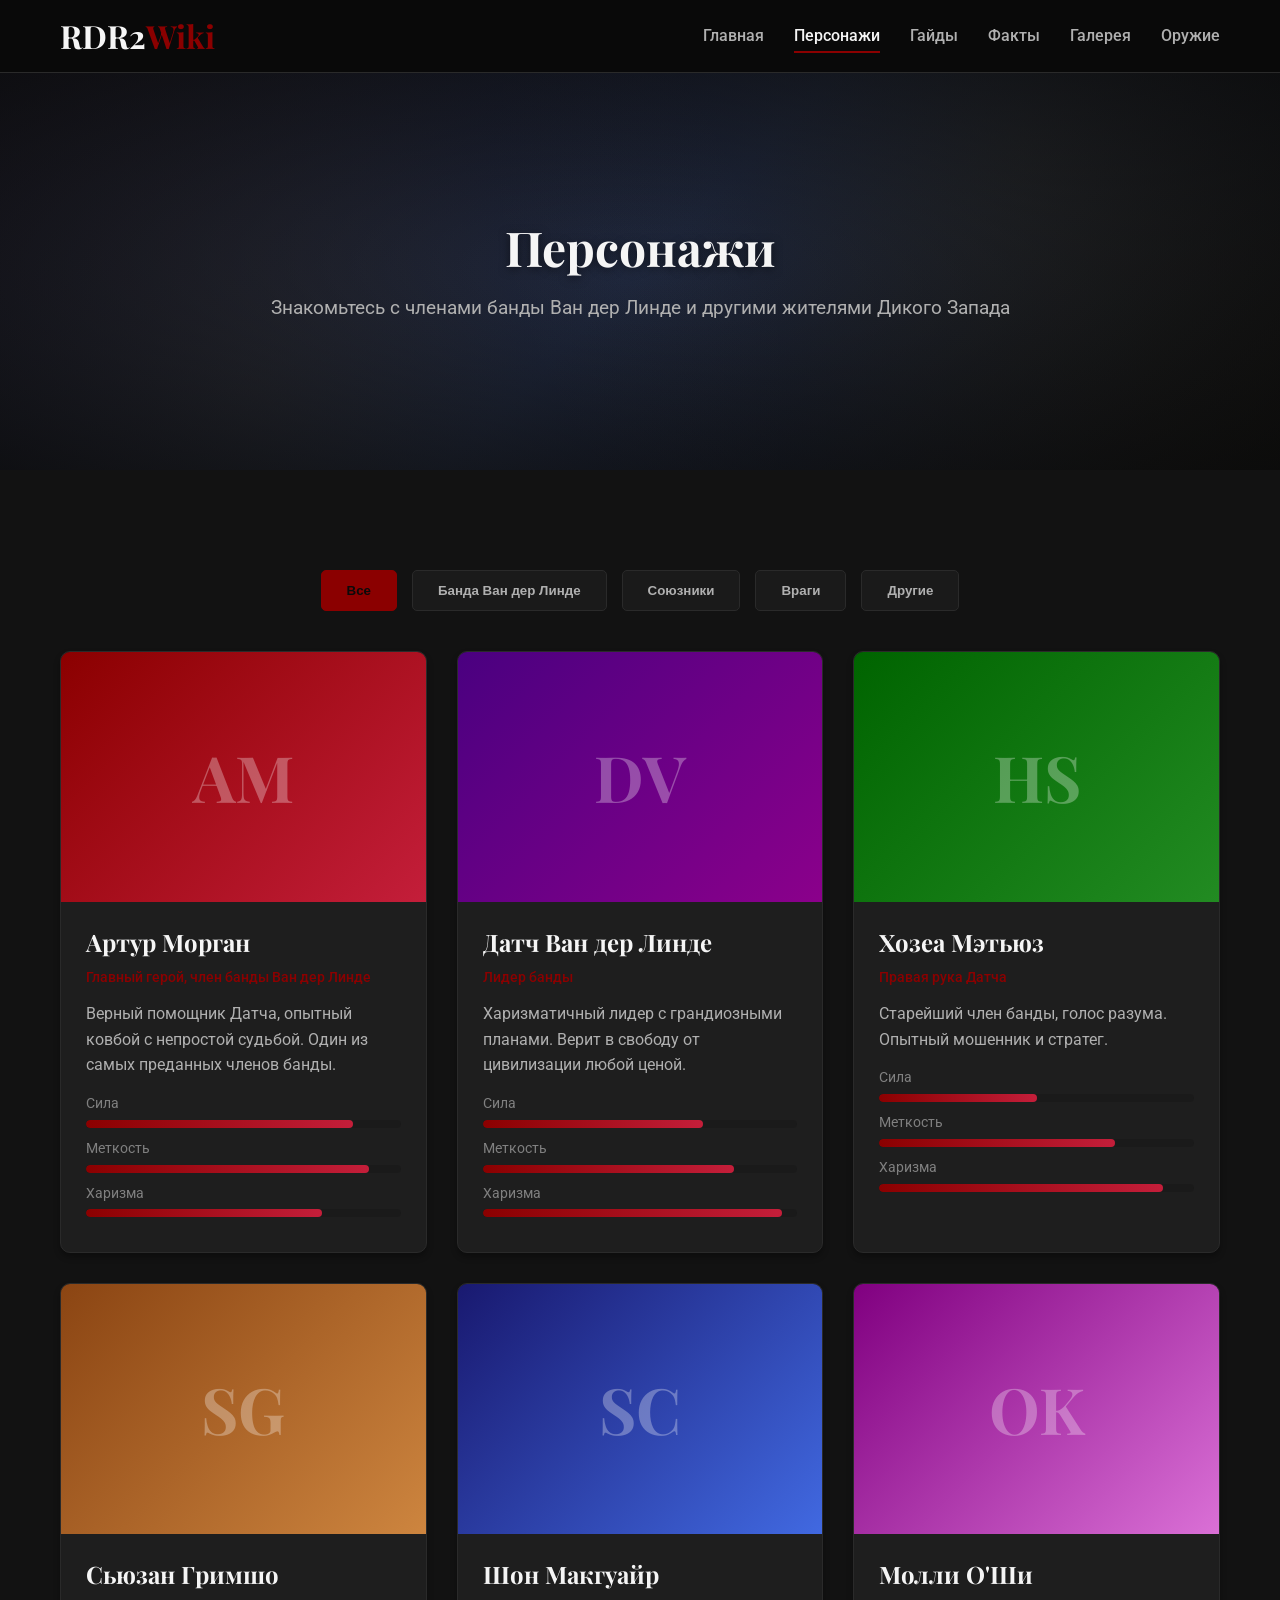
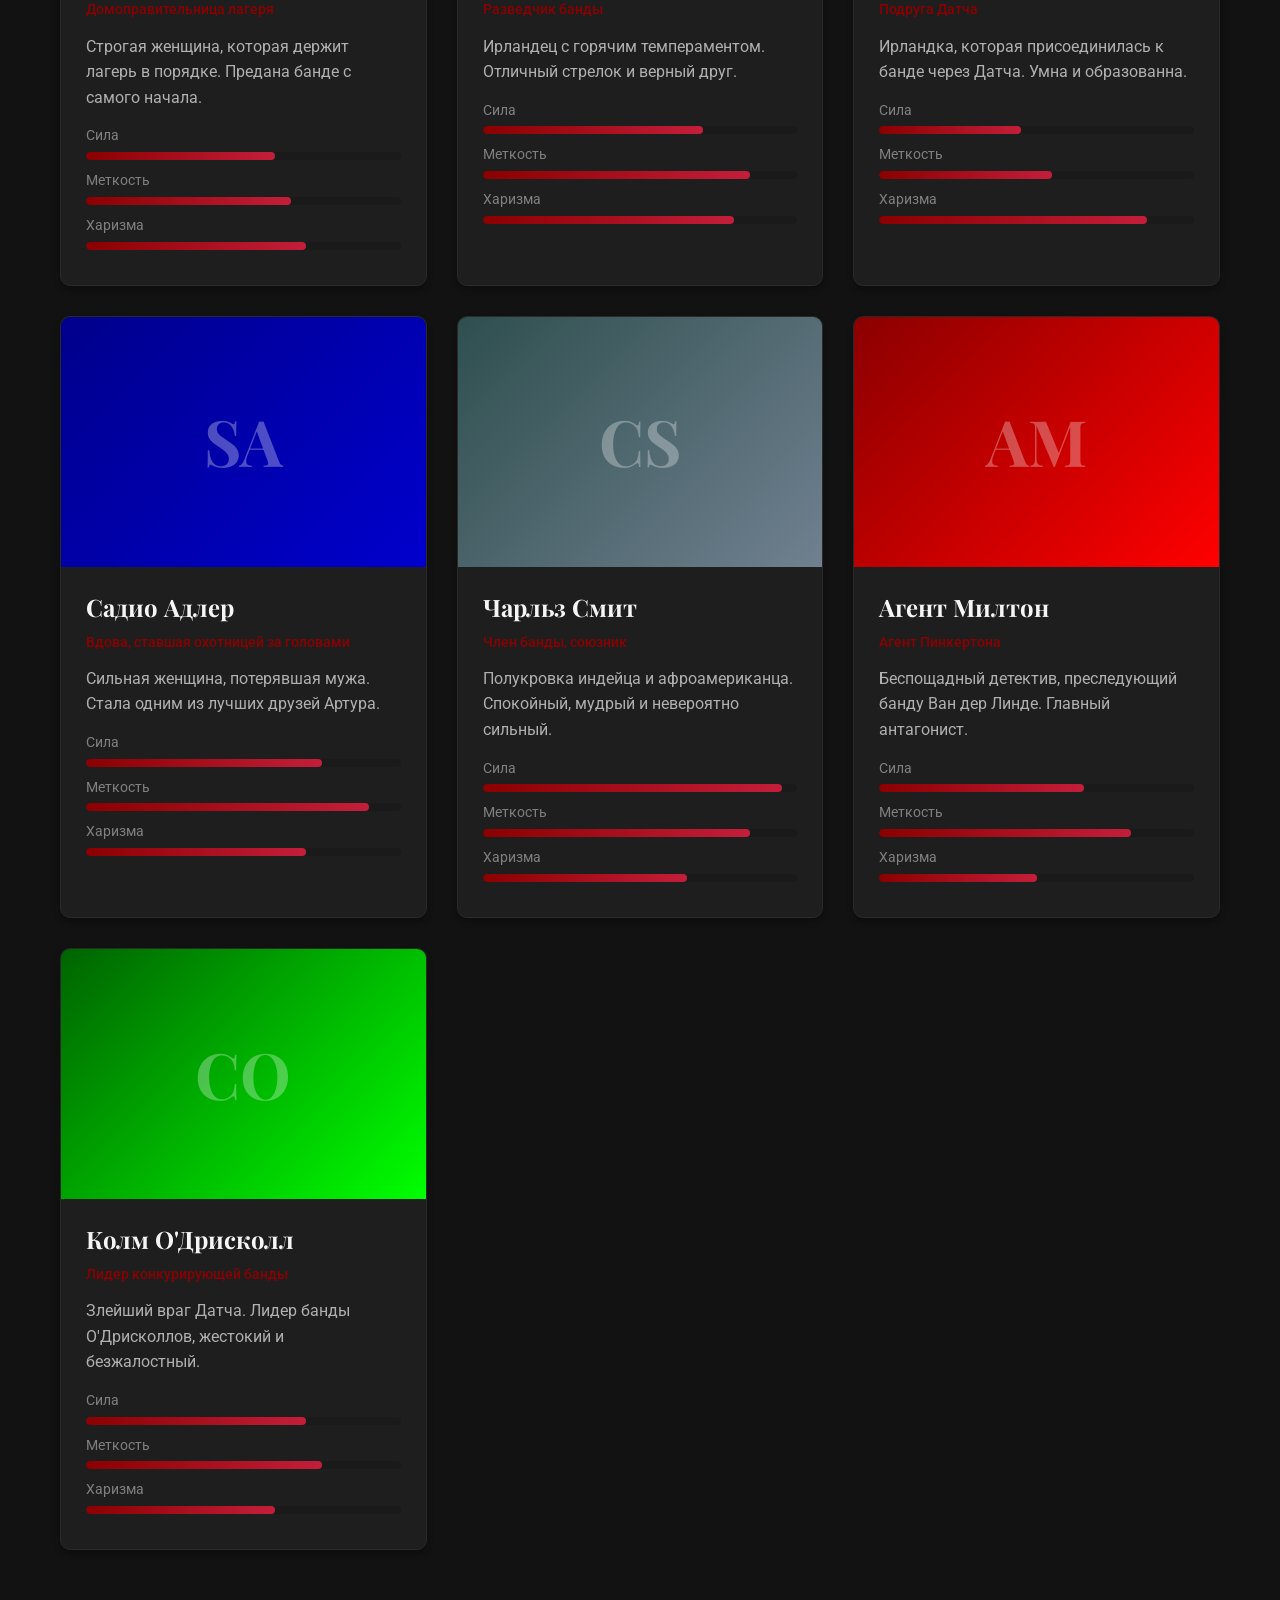
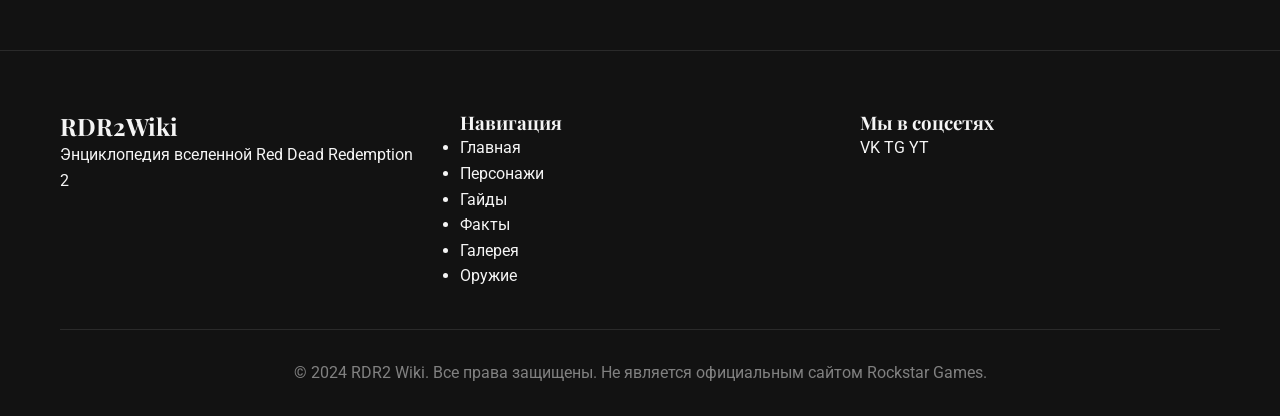
==== characters.html @ cccfc015 "Add new encyclopedia pages with filtering and gallery features Key features implemented: - New guide" ====
<!DOCTYPE html>
<html lang="ru">
<head>
    <meta charset="UTF-8">
    <meta name="viewport" content="width=device-width, initial-scale=1.0">
    <title>Персонажи - RDR2 Encyclopedia</title>
    <link rel="stylesheet" href="styles.css">
    <link href="https://fonts.googleapis.com/css2?family=Playfair+Display:wght@400;700&family=Roboto:wght@300;400;500;700&display=swap" rel="stylesheet">
</head>
<body>
    <!-- Header / Navigation -->
    <header class="header">
        <div class="container">
            <div class="header-content">
                <div class="logo">
                    <h1>RDR2<span>Wiki</span></h1>
                </div>
                <nav class="nav">
                    <ul class="nav-list">
                        <li><a href="index.html" class="nav-link">Главная</a></li>
                        <li><a href="characters.html" class="nav-link active">Персонажи</a></li>
                        <li><a href="guides.html" class="nav-link">Гайды</a></li>
                        <li><a href="facts.html" class="nav-link">Факты</a></li>
                        <li><a href="gallery.html" class="nav-link">Галерея</a></li>
                        <li><a href="weapons.html" class="nav-link">Оружие</a></li>
                    </ul>
                </nav>
                <button class="mobile-menu-btn" aria-label="Меню">
                    <span></span>
                    <span></span>
                    <span></span>
                </button>
            </div>
        </div>
    </header>

    <!-- Mobile Menu -->
    <div class="mobile-menu">
        <ul class="mobile-nav-list">
            <li><a href="index.html" class="mobile-nav-link">Главная</a></li>
            <li><a href="characters.html" class="mobile-nav-link">Персонажи</a></li>
            <li><a href="guides.html" class="mobile-nav-link">Гайды</a></li>
            <li><a href="facts.html" class="mobile-nav-link">Факты</a></li>
            <li><a href="gallery.html" class="mobile-nav-link">Галерея</a></li>
            <li><a href="weapons.html" class="mobile-nav-link">Оружие</a></li>
        </ul>
    </div>

    <!-- Page Hero -->
    <section class="page-hero">
        <div class="hero-overlay"></div>
        <div class="container">
            <div class="page-hero-content">
                <h1>Персонажи</h1>
                <p>Знакомьтесь с членами банды Ван дер Линде и другими жителями Дикого Запада</p>
            </div>
        </div>
    </section>

    <!-- Characters Section -->
    <section class="section characters-page">
        <div class="container">
            <!-- Filters -->
            <div class="filter-container">
                <button class="filter-btn active" data-filter="all">Все</button>
                <button class="filter-btn" data-filter="gang">Банда Ван дер Линде</button>
                <button class="filter-btn" data-filter="allies">Союзники</button>
                <button class="filter-btn" data-filter="enemies">Враги</button>
                <button class="filter-btn" data-filter="other">Другие</button>
            </div>

            <!-- Characters Grid -->
            <div class="characters-grid">
                <div class="character-card" data-category="gang">
                    <div class="character-image" style="background: linear-gradient(135deg, #8b0000 0%, #c41e3a 100%);">
                        <div class="character-placeholder">AM</div>
                    </div>
                    <div class="character-info">
                        <h3>Артур Морган</h3>
                        <p class="character-role">Главный герой, член банды Ван дер Линде</p>
                        <p class="character-desc">Верный помощник Датча, опытный ковбой с непростой судьбой. Один из самых преданных членов банды.</p>
                        <div class="character-stats">
                            <div class="stat-bar">
                                <span>Сила</span>
                                <div class="bar"><div class="fill" style="width: 85%;"></div></div>
                            </div>
                            <div class="stat-bar">
                                <span>Меткость</span>
                                <div class="bar"><div class="fill" style="width: 90%;"></div></div>
                            </div>
                            <div class="stat-bar">
                                <span>Харизма</span>
                                <div class="bar"><div class="fill" style="width: 75%;"></div></div>
                            </div>
                        </div>
                    </div>
                </div>

                <div class="character-card" data-category="gang">
                    <div class="character-image" style="background: linear-gradient(135deg, #4a0080 0%, #8b008b 100%);">
                        <div class="character-placeholder">DV</div>
                    </div>
                    <div class="character-info">
                        <h3>Датч Ван дер Линде</h3>
                        <p class="character-role">Лидер банды</p>
                        <p class="character-desc">Харизматичный лидер с грандиозными планами. Верит в свободу от цивилизации любой ценой.</p>
                        <div class="character-stats">
                            <div class="stat-bar">
                                <span>Сила</span>
                                <div class="bar"><div class="fill" style="width: 70%;"></div></div>
                            </div>
                            <div class="stat-bar">
                                <span>Меткость</span>
                                <div class="bar"><div class="fill" style="width: 80%;"></div></div>
                            </div>
                            <div class="stat-bar">
                                <span>Харизма</span>
                                <div class="bar"><div class="fill" style="width: 95%;"></div></div>
                            </div>
                        </div>
                    </div>
                </div>

                <div class="character-card" data-category="gang">
                    <div class="character-image" style="background: linear-gradient(135deg, #006400 0%, #228b22 100%);">
                        <div class="character-placeholder">HS</div>
                    </div>
                    <div class="character-info">
                        <h3>Хозеа Мэтьюз</h3>
                        <p class="character-role">Правая рука Датча</p>
                        <p class="character-desc">Старейший член банды, голос разума. Опытный мошенник и стратег.</p>
                        <div class="character-stats">
                            <div class="stat-bar">
                                <span>Сила</span>
                                <div class="bar"><div class="fill" style="width: 50%;"></div></div>
                            </div>
                            <div class="stat-bar">
                                <span>Меткость</span>
                                <div class="bar"><div class="fill" style="width: 75%;"></div></div>
                            </div>
                            <div class="stat-bar">
                                <span>Харизма</span>
                                <div class="bar"><div class="fill" style="width: 90%;"></div></div>
                            </div>
                        </div>
                    </div>
                </div>

                <div class="character-card" data-category="gang">
                    <div class="character-image" style="background: linear-gradient(135deg, #8b4513 0%, #cd853f 100%);">
                        <div class="character-placeholder">SG</div>
                    </div>
                    <div class="character-info">
                        <h3>Сьюзан Гримшо</h3>
                        <p class="character-role">Домоправительница лагеря</p>
                        <p class="character-desc">Строгая женщина, которая держит лагерь в порядке. Предана банде с самого начала.</p>
                        <div class="character-stats">
                            <div class="stat-bar">
                                <span>Сила</span>
                                <div class="bar"><div class="fill" style="width: 60%;"></div></div>
                            </div>
                            <div class="stat-bar">
                                <span>Меткость</span>
                                <div class="bar"><div class="fill" style="width: 65%;"></div></div>
                            </div>
                            <div class="stat-bar">
                                <span>Харизма</span>
                                <div class="bar"><div class="fill" style="width: 70%;"></div></div>
                            </div>
                        </div>
                    </div>
                </div>

                <div class="character-card" data-category="gang">
                    <div class="character-image" style="background: linear-gradient(135deg, #191970 0%, #4169e1 100%);">
                        <div class="character-placeholder">SC</div>
                    </div>
                    <div class="character-info">
                        <h3>Шон Макгуайр</h3>
                        <p class="character-role">Разведчик банды</p>
                        <p class="character-desc">Ирландец с горячим темпераментом. Отличный стрелок и верный друг.</p>
                        <div class="character-stats">
                            <div class="stat-bar">
                                <span>Сила</span>
                                <div class="bar"><div class="fill" style="width: 70%;"></div></div>
                            </div>
                            <div class="stat-bar">
                                <span>Меткость</span>
                                <div class="bar"><div class="fill" style="width: 85%;"></div></div>
                            </div>
                            <div class="stat-bar">
                                <span>Харизма</span>
                                <div class="bar"><div class="fill" style="width: 80%;"></div></div>
                            </div>
                        </div>
                    </div>
                </div>

                <div class="character-card" data-category="gang">
                    <div class="character-image" style="background: linear-gradient(135deg, #800080 0%, #da70d6 100%);">
                        <div class="character-placeholder">OK</div>
                    </div>
                    <div class="character-info">
                        <h3>Молли О'Ши</h3>
                        <p class="character-role">Подруга Датча</p>
                        <p class="character-desc">Ирландка, которая присоединилась к банде через Датча. Умна и образованна.</p>
                        <div class="character-stats">
                            <div class="stat-bar">
                                <span>Сила</span>
                                <div class="bar"><div class="fill" style="width: 45%;"></div></div>
                            </div>
                            <div class="stat-bar">
                                <span>Меткость</span>
                                <div class="bar"><div class="fill" style="width: 55%;"></div></div>
                            </div>
                            <div class="stat-bar">
                                <span>Харизма</span>
                                <div class="bar"><div class="fill" style="width: 85%;"></div></div>
                            </div>
                        </div>
                    </div>
                </div>

                <div class="character-card" data-category="allies">
                    <div class="character-image" style="background: linear-gradient(135deg, #00008b 0%, #0000cd 100%);">
                        <div class="character-placeholder">SA</div>
                    </div>
                    <div class="character-info">
                        <h3>Садио Адлер</h3>
                        <p class="character-role">Вдова, ставшая охотницей за головами</p>
                        <p class="character-desc">Сильная женщина, потерявшая мужа. Стала одним из лучших друзей Артура.</p>
                        <div class="character-stats">
                            <div class="stat-bar">
                                <span>Сила</span>
                                <div class="bar"><div class="fill" style="width: 75%;"></div></div>
                            </div>
                            <div class="stat-bar">
                                <span>Меткость</span>
                                <div class="bar"><div class="fill" style="width: 90%;"></div></div>
                            </div>
                            <div class="stat-bar">
                                <span>Харизма</span>
                                <div class="bar"><div class="fill" style="width: 70%;"></div></div>
                            </div>
                        </div>
                    </div>
                </div>

                <div class="character-card" data-category="allies">
                    <div class="character-image" style="background: linear-gradient(135deg, #2f4f4f 0%, #708090 100%);">
                        <div class="character-placeholder">CS</div>
                    </div>
                    <div class="character-info">
                        <h3>Чарльз Смит</h3>
                        <p class="character-role">Член банды, союзник</p>
                        <p class="character-desc">Полукровка индейца и афроамериканца. Спокойный, мудрый и невероятно сильный.</p>
                        <div class="character-stats">
                            <div class="stat-bar">
                                <span>Сила</span>
                                <div class="bar"><div class="fill" style="width: 95%;"></div></div>
                            </div>
                            <div class="stat-bar">
                                <span>Меткость</span>
                                <div class="bar"><div class="fill" style="width: 85%;"></div></div>
                            </div>
                            <div class="stat-bar">
                                <span>Харизма</span>
                                <div class="bar"><div class="fill" style="width: 65%;"></div></div>
                            </div>
                        </div>
                    </div>
                </div>

                <div class="character-card" data-category="enemies">
                    <div class="character-image" style="background: linear-gradient(135deg, #8b0000 0%, #ff0000 100%);">
                        <div class="character-placeholder">AM</div>
                    </div>
                    <div class="character-info">
                        <h3>Агент Милтон</h3>
                        <p class="character-role">Агент Пинкертона</p>
                        <p class="character-desc">Беспощадный детектив, преследующий банду Ван дер Линде. Главный антагонист.</p>
                        <div class="character-stats">
                            <div class="stat-bar">
                                <span>Сила</span>
                                <div class="bar"><div class="fill" style="width: 65%;"></div></div>
                            </div>
                            <div class="stat-bar">
                                <span>Меткость</span>
                                <div class="bar"><div class="fill" style="width: 80%;"></div></div>
                            </div>
                            <div class="stat-bar">
                                <span>Харизма</span>
                                <div class="bar"><div class="fill" style="width: 50%;"></div></div>
                            </div>
                        </div>
                    </div>
                </div>

                <div class="character-card" data-category="enemies">
                    <div class="character-image" style="background: linear-gradient(135deg, #006400 0%, #00ff00 100%);">
                        <div class="character-placeholder">CO</div>
                    </div>
                    <div class="character-info">
                        <h3>Колм О'Дрисколл</h3>
                        <p class="character-role">Лидер конкурирующей банды</p>
                        <p class="character-desc">Злейший враг Датча. Лидер банды О'Дрисколлов, жестокий и безжалостный.</p>
                        <div class="character-stats">
                            <div class="stat-bar">
                                <span>Сила</span>
                                <div class="bar"><div class="fill" style="width: 70%;"></div></div>
                            </div>
                            <div class="stat-bar">
                                <span>Меткость</span>
                                <div class="bar"><div class="fill" style="width: 75%;"></div></div>
                            </div>
                            <div class="stat-bar">
                                <span>Харизма</span>
                                <div class="bar"><div class="fill" style="width: 60%;"></div></div>
                            </div>
                        </div>
                    </div>
                </div>
            </div>
        </div>
    </section>

    <!-- Footer -->
    <footer class="footer">
        <div class="container">
            <div class="footer-content">
                <div class="footer-logo">
                    <h2>RDR2<span>Wiki</span></h2>
                    <p>Энциклопедия вселенной Red Dead Redemption 2</p>
                </div>
                <div class="footer-links">
                    <h3>Навигация</h3>
                    <ul>
                        <li><a href="index.html">Главная</a></li>
                        <li><a href="characters.html">Персонажи</a></li>
                        <li><a href="guides.html">Гайды</a></li>
                        <li><a href="facts.html">Факты</a></li>
                        <li><a href="gallery.html">Галерея</a></li>
                        <li><a href="weapons.html">Оружие</a></li>
                    </ul>
                </div>
                <div class="footer-social">
                    <h3>Мы в соцсетях</h3>
                    <div class="social-icons">
                        <a href="#" class="social-icon">VK</a>
                        <a href="#" class="social-icon">TG</a>
                        <a href="#" class="social-icon">YT</a>
                    </div>
                </div>
            </div>
            <div class="footer-bottom">
                <p>&copy; 2024 RDR2 Wiki. Все права защищены. Не является официальным сайтом Rockstar Games.</p>
            </div>
        </div>
    </footer>

    <script src="script.js"></script>
</body>
</html>
---- styles.css ----
/* ===================================
   RDR2 Encyclopedia - Main Styles
   =================================== */

/* CSS Variables */
:root {
    --bg-primary: #0a0a0a;
    --bg-secondary: #121212;
    --bg-tertiary: #1a1a1a;
    --bg-card: #1e1e1e;
    --text-primary: #f5f5f5;
    --text-secondary: #b0b0b0;
    --text-muted: #808080;
    --accent-primary: #8b0000; /* Темно-красный - цвет банданы и крови */
    --accent-secondary: #c41e3a; /* Яркий красный для ховера */
    --accent-gold: #d4af37; /* Золотой для редких элементов */
    --border-color: #2a2a2a;
    --shadow: 0 4px 6px rgba(0, 0, 0, 0.3);
    --shadow-lg: 0 10px 30px rgba(0, 0, 0, 0.5);
    --transition: all 0.3s ease;
}

/* Reset & Base Styles */
* {
    margin: 0;
    padding: 0;
    box-sizing: border-box;
}

html {
    scroll-behavior: smooth;
}

body {
    font-family: 'Roboto', sans-serif;
    background-color: var(--bg-primary);
    color: var(--text-primary);
    line-height: 1.6;
    overflow-x: hidden;
}

.container {
    max-width: 1200px;
    margin: 0 auto;
    padding: 0 20px;
}

/* Typography */
h1, h2, h3, h4, h5, h6 {
    font-family: 'Playfair Display', serif;
    font-weight: 700;
    line-height: 1.3;
}

a {
    text-decoration: none;
    color: inherit;
    transition: var(--transition);
}

/* ===================================
   Header & Navigation
   =================================== */
.header {
    position: fixed;
    top: 0;
    left: 0;
    width: 100%;
    z-index: 1000;
    background-color: rgba(10, 10, 10, 0.95);
    backdrop-filter: blur(10px);
    border-bottom: 1px solid var(--border-color);
    padding: 15px 0;
}

.header-content {
    display: flex;
    justify-content: space-between;
    align-items: center;
}

.logo h1 {
    font-size: 2rem;
    color: var(--text-primary);
}

.logo span {
    color: var(--accent-primary);
}

.nav-list {
    display: flex;
    list-style: none;
    gap: 30px;
}

.nav-link {
    color: var(--text-secondary);
    font-weight: 500;
    padding: 8px 0;
    position: relative;
}

.nav-link::after {
    content: '';
    position: absolute;
    bottom: 0;
    left: 0;
    width: 0;
    height: 2px;
    background-color: var(--accent-primary);
    transition: var(--transition);
}

.nav-link:hover,
.nav-link.active {
    color: var(--text-primary);
}

.nav-link:hover::after,
.nav-link.active::after {
    width: 100%;
}

/* Mobile Menu Button */
.mobile-menu-btn {
    display: none;
    flex-direction: column;
    gap: 5px;
    background: none;
    border: none;
    cursor: pointer;
    padding: 5px;
}

.mobile-menu-btn span {
    display: block;
    width: 25px;
    height: 3px;
    background-color: var(--text-primary);
    transition: var(--transition);
}

/* Mobile Menu */
.mobile-menu {
    display: none;
    position: fixed;
    top: 70px;
    left: 0;
    width: 100%;
    background-color: var(--bg-secondary);
    border-bottom: 1px solid var(--border-color);
    padding: 20px 0;
    z-index: 999;
}

.mobile-nav-list {
    list-style: none;
    display: flex;
    flex-direction: column;
    gap: 15px;
}

.mobile-nav-link {
    display: block;
    padding: 10px 20px;
    color: var(--text-secondary);
    font-weight: 500;
}

.mobile-nav-link:hover {
    color: var(--accent-primary);
    background-color: var(--bg-tertiary);
}

/* ===================================
   Hero Section
   =================================== */
.hero {
    position: relative;
    height: 100vh;
    min-height: 600px;
    display: flex;
    align-items: center;
    justify-content: center;
    background: linear-gradient(135deg, #1a1a2e 0%, #16213e 50%, #0f0f0f 100%);
    overflow: hidden;
}

.hero::before {
    content: '';
    position: absolute;
    top: 0;
    left: 0;
    width: 100%;
    height: 100%;
    background-image: 
        radial-gradient(circle at 20% 80%, rgba(201, 162, 39, 0.1) 0%, transparent 50%),
        radial-gradient(circle at 80% 20%, rgba(201, 162, 39, 0.1) 0%, transparent 50%);
}

.hero-overlay {
    position: absolute;
    top: 0;
    left: 0;
    width: 100%;
    height: 100%;
    background: radial-gradient(ellipse at center, transparent 0%, rgba(10, 10, 10, 0.8) 100%);
}

.hero-content {
    position: relative;
    z-index: 1;
    text-align: center;
    max-width: 800px;
    padding: 0 20px;
}

.hero-title {
    font-size: 3.5rem;
    margin-bottom: 20px;
    color: var(--text-primary);
    text-shadow: 0 2px 10px rgba(0, 0, 0, 0.5);
}

.hero-subtitle {
    font-size: 1.3rem;
    color: var(--text-secondary);
    margin-bottom: 30px;
}

.btn {
    display: inline-block;
    padding: 15px 40px;
    border-radius: 5px;
    font-weight: 600;
    text-transform: uppercase;
    letter-spacing: 1px;
    transition: var(--transition);
    cursor: pointer;
}

.btn-primary {
    background-color: var(--accent-primary);
    color: var(--bg-primary);
    border: 2px solid var(--accent-primary);
}

.btn-primary:hover {
    background-color: transparent;
    color: var(--accent-primary);
}

/* ===================================
   Sections
   =================================== */
.section {
    padding: 100px 0;
}

.section:nth-child(even) {
    background-color: var(--bg-secondary);
}

.section-title {
    font-size: 2.5rem;
    text-align: center;
    margin-bottom: 15px;
    color: var(--text-primary);
}

.section-subtitle {
    text-align: center;
    color: var(--text-secondary);
    font-size: 1.1rem;
    margin-bottom: 60px;
    max-width: 600px;
    margin-left: auto;
    margin-right: auto;
}

/* ===================================
   Characters Section
   =================================== */
.characters-grid {
    display: grid;
    grid-template-columns: repeat(auto-fit, minmax(280px, 1fr));
    gap: 30px;
}

.character-card {
    background-color: var(--bg-card);
    border-radius: 10px;
    overflow: hidden;
    box-shadow: var(--shadow);
    transition: var(--transition);
    border: 1px solid var(--border-color);
}

.character-card:hover {
    transform: translateY(-10px);
    box-shadow: var(--shadow-lg);
}

.character-image {
    height: 250px;
    display: flex;
    align-items: center;
    justify-content: center;
}

.character-placeholder {
    font-size: 4rem;
    font-family: 'Playfair Display', serif;
    font-weight: 700;
    color: rgba(255, 255, 255, 0.3);
}

.character-info {
    padding: 25px;
}

.character-info h3 {
    font-size: 1.5rem;
    margin-bottom: 8px;
    color: var(--text-primary);
}

.character-role {
    color: var(--accent-primary);
    font-weight: 500;
    margin-bottom: 12px;
    font-size: 0.9rem;
}

.character-desc {
    color: var(--text-secondary);
    margin-bottom: 15px;
    line-height: 1.6;
}

.character-link {
    color: var(--accent-primary);
    font-weight: 600;
}

.character-link:hover {
    color: var(--accent-secondary);
}

/* ===================================
   Guides Section
   =================================== */
.guides-grid {
    display: grid;
    grid-template-columns: repeat(auto-fit, minmax(300px, 1fr));
    gap: 30px;
}

.guide-card {
    background-color: var(--bg-card);
    padding: 30px;
    border-radius: 10px;
    border: 1px solid var(--border-color);
    transition: var(--transition);
}

.guide-card:hover {
    border-color: var(--accent-primary);
    transform: translateY(-5px);
}

.guide-icon {
    font-size: 3rem;
    margin-bottom: 20px;
}

.guide-card h3 {
    font-size: 1.4rem;
    margin-bottom: 12px;
    color: var(--text-primary);
}

.guide-card p {
    color: var(--text-secondary);
    margin-bottom: 20px;
    line-height: 1.6;
}

.guide-link {
    color: var(--accent-primary);
    font-weight: 600;
}

.guide-link:hover {
    color: var(--accent-secondary);
}

/* ===================================
   Facts Section
   =================================== */
.facts-container {
    display: grid;
    grid-template-columns: repeat(auto-fit, minmax(350px, 1fr));
    gap: 30px;
}

.fact-item {
    display: flex;
    gap: 20px;
    background-color: var(--bg-card);
    padding: 25px;
    border-radius: 10px;
    border: 1px solid var(--border-color);
    transition: var(--transition);
}

.fact-item:hover {
    border-color: var(--accent-primary);
}

.fact-number {
    font-size: 2.5rem;
    font-family: 'Playfair Display', serif;
    font-weight: 700;
    color: var(--accent-primary);
    line-height: 1;
}

.fact-content h3 {
    font-size: 1.3rem;
    margin-bottom: 10px;
    color: var(--text-primary);
}

.fact-content p {
    color: var(--text-secondary);
    line-height: 1.6;
}

/* ===================================
   Gallery Section
   =================================== */
.gallery-grid {
    display: grid;
    grid-template-columns: repeat(4, 1fr);
    grid-auto-rows: 200px;
    gap: 15px;
}

.gallery-item {
    border-radius: 10px;
    overflow: hidden;
    cursor: pointer;
    transition: var(--transition);
    display: block;
    text-decoration: none;
    color: inherit;
}

.gallery-item:hover {
    transform: scale(1.05);
}

.gallery-item.large {
    grid-column: span 2;
    grid-row: span 2;
}

.gallery-placeholder {
    width: 100%;
    height: 100%;
    display: flex;
    align-items: center;
    justify-content: center;
    font-size: 1.5rem;
    font-weight: 600;
    color: rgba(255, 255, 255, 0.8);
    text-transform: uppercase;
    letter-spacing: 2px;
}

/* ===================================
   Weapons Section
   =================================== */
.weapons-tabs {
    background-color: var(--bg-card);
    border-radius: 10px;
    padding: 30px;
    border: 1px solid var(--border-color);
}

.tab-buttons {
    display: flex;
    gap: 15px;
    margin-bottom: 30px;
    flex-wrap: wrap;
}

.tab-btn {
    padding: 12px 25px;
    background-color: var(--bg-tertiary);
    border: 1px solid var(--border-color);
    color: var(--text-secondary);
    font-weight: 600;
    border-radius: 5px;
    cursor: pointer;
    transition: var(--transition);
}

.tab-btn:hover {
    border-color: var(--accent-primary);
    color: var(--text-primary);
}

.tab-btn.active {
    background-color: var(--accent-primary);
    border-color: var(--accent-primary);
    color: var(--bg-primary);
}

.tab-content {
    display: none;
}

.tab-content.active {
    display: block;
}

.weapons-grid {
    display: grid;
    grid-template-columns: repeat(auto-fit, minmax(280px, 1fr));
    gap: 25px;
}

.weapon-card {
    background-color: var(--bg-tertiary);
    padding: 25px;
    border-radius: 10px;
    border: 1px solid var(--border-color);
    transition: var(--transition);
    display: block;
    text-decoration: none;
    color: inherit;
}

.weapon-card:hover {
    border-color: var(--accent-primary);
    transform: translateY(-5px);
}

.weapon-icon {
    font-size: 3rem;
    margin-bottom: 15px;
}

.weapon-card h3 {
    font-size: 1.3rem;
    margin-bottom: 10px;
    color: var(--text-primary);
}

.weapon-card p {
    color: var(--text-secondary);
    margin-bottom: 15px;
    line-height: 1.6;
}

.weapon-stats {
    display: flex;
    flex-direction: column;
    gap: 8px;
    font-size: 0.9rem;
    color: var(--text-muted);
}

/* ===================================
   Footer
   =================================== */
.footer {
    background-color: var(--bg-secondary);
    border-top: 1px solid var(--border-color);
    padding: 60px 0 30px;
}

.footer-content {
    display: grid;
    grid-template-columns: repeat(auto-fit, minmax(250px, 1fr));
    gap: 40px;
    margin-bottom: 40px;
}

.footer-section h3 {
    font-size: 1.5rem;
    margin-bottom: 15px;
    color: var(--accent-primary);
}

.footer-section h4 {
    font-size: 1.2rem;
    margin-bottom: 15px;
    color: var(--text-primary);
}

.footer-section p {
    color: var(--text-secondary);
    line-height: 1.6;
}

.footer-section ul {
    list-style: none;
}

.footer-section ul li {
    margin-bottom: 10px;
}

.footer-section ul li a {
    color: var(--text-secondary);
}

.footer-section ul li a:hover {
    color: var(--accent-primary);
}

.social-links {
    display: flex;
    gap: 15px;
    margin-top: 15px;
}

.social-link {
    display: inline-block;
    padding: 8px 15px;
    background-color: var(--bg-tertiary);
    border-radius: 5px;
    color: var(--text-secondary);
    font-weight: 600;
    font-size: 0.9rem;
}

.social-link:hover {
    background-color: var(--accent-primary);
    color: var(--bg-primary);
}

.footer-bottom {
    text-align: center;
    padding-top: 30px;
    border-top: 1px solid var(--border-color);
    color: var(--text-muted);
}

/* ===================================
   Responsive Design
   =================================== */
@media (max-width: 992px) {
    .gallery-grid {
        grid-template-columns: repeat(3, 1fr);
    }
    
    .hero-title {
        font-size: 2.8rem;
    }
}

@media (max-width: 768px) {
    .nav {
        display: none;
    }
    
    .mobile-menu-btn {
        display: flex;
    }
    
    .mobile-menu.active {
        display: block;
    }
    
    .hero-title {
        font-size: 2.2rem;
    }
    
    .hero-subtitle {
        font-size: 1.1rem;
    }
    
    .section-title {
        font-size: 2rem;
    }
    
    .facts-container {
        grid-template-columns: 1fr;
    }
    
    .gallery-grid {
        grid-template-columns: repeat(2, 1fr);
    }
    
    .gallery-item.large {
        grid-column: span 2;
    }
    
    .tab-buttons {
        justify-content: center;
    }
    
    .footer-content {
        grid-template-columns: 1fr;
        gap: 30px;
    }
}

@media (max-width: 480px) {
    .hero-title {
        font-size: 1.8rem;
    }
    
    .characters-grid,
    .guides-grid {
        grid-template-columns: 1fr;
    }
    
    .gallery-grid {
        grid-template-columns: 1fr;
    }
    
    .gallery-item.large {
        grid-column: span 1;
    }
    
    .weapons-grid {
        grid-template-columns: 1fr;
    }
}

/* ===================================
   Animations
   =================================== */
@keyframes fadeIn {
    from {
        opacity: 0;
        transform: translateY(20px);
    }
    to {
        opacity: 1;
        transform: translateY(0);
    }
}

.section {
    animation: fadeIn 0.6s ease-out;
}

/* Scroll indicator for mobile menu */
.mobile-menu-btn.active span:nth-child(1) {
    transform: rotate(45deg) translate(5px, 5px);
}

.mobile-menu-btn.active span:nth-child(2) {
    opacity: 0;
}

.mobile-menu-btn.active span:nth-child(3) {
    transform: rotate(-45deg) translate(7px, -6px);
}

/* ===================================
   Page Hero (for individual pages)
   =================================== */
.page-hero {
    position: relative;
    height: 400px;
    display: flex;
    align-items: center;
    justify-content: center;
    background: linear-gradient(135deg, #1a1a2e 0%, #16213e 50%, #0f0f0f 100%);
    overflow: hidden;
    margin-top: 70px;
}

.page-hero::before {
    content: '';
    position: absolute;
    top: 0;
    left: 0;
    width: 100%;
    height: 100%;
    background-image: 
        radial-gradient(circle at 20% 80%, rgba(201, 162, 39, 0.1) 0%, transparent 50%),
        radial-gradient(circle at 80% 20%, rgba(201, 162, 39, 0.1) 0%, transparent 50%);
}

.page-hero .hero-overlay {
    position: absolute;
    top: 0;
    left: 0;
    width: 100%;
    height: 100%;
    background: radial-gradient(ellipse at center, transparent 0%, rgba(10, 10, 10, 0.8) 100%);
}

.page-hero-content {
    position: relative;
    z-index: 1;
    text-align: center;
    max-width: 800px;
    padding: 0 20px;
}

.page-hero-content h1 {
    font-size: 3rem;
    margin-bottom: 15px;
    color: var(--text-primary);
    text-shadow: 0 2px 10px rgba(0, 0, 0, 0.5);
}

.page-hero-content p {
    font-size: 1.2rem;
    color: var(--text-secondary);
}

/* ===================================
   Filter Buttons
   =================================== */
.filter-container {
    display: flex;
    justify-content: center;
    gap: 15px;
    margin-bottom: 40px;
    flex-wrap: wrap;
}

.filter-btn {
    padding: 12px 25px;
    background-color: var(--bg-tertiary);
    border: 1px solid var(--border-color);
    color: var(--text-secondary);
    font-weight: 600;
    border-radius: 5px;
    cursor: pointer;
    transition: var(--transition);
}

.filter-btn:hover {
    border-color: var(--accent-primary);
    color: var(--text-primary);
}

.filter-btn.active {
    background-color: var(--accent-primary);
    border-color: var(--accent-primary);
    color: var(--bg-primary);
}

/* ===================================
   Character Stats
   =================================== */
.character-stats {
    margin-top: 15px;
}

.stat-bar {
    margin-bottom: 10px;
}

.stat-bar span {
    display: block;
    font-size: 0.85rem;
    color: var(--text-muted);
    margin-bottom: 5px;
}

.stat-bar .bar {
    height: 8px;
    background-color: var(--bg-tertiary);
    border-radius: 4px;
    overflow: hidden;
}

.stat-bar .fill {
    height: 100%;
    background: linear-gradient(90deg, var(--accent-primary), var(--accent-secondary));
    border-radius: 4px;
    transition: width 0.5s ease;
}

/* ===================================
   Facts Grid & Tags
   =================================== */
.facts-grid {
    display: grid;
    grid-template-columns: repeat(auto-fit, minmax(350px, 1fr));
    gap: 30px;
}

.fact-card {
    display: flex;
    gap: 20px;
    background-color: var(--bg-card);
    padding: 25px;
    border-radius: 10px;
    border: 1px solid var(--border-color);
    transition: var(--transition);
}

.fact-card:hover {
    border-color: var(--accent-primary);
    transform: translateY(-5px);
}

.fact-card.featured {
    border-color: var(--accent-gold);
    background: linear-gradient(135deg, rgba(212, 175, 55, 0.1) 0%, var(--bg-card) 100%);
}

.fact-number {
    font-size: 2.5rem;
    font-family: 'Playfair Display', serif;
    font-weight: 700;
    color: var(--accent-primary);
    line-height: 1;
}

.fact-tag {
    display: inline-block;
    padding: 4px 12px;
    border-radius: 20px;
    font-size: 0.75rem;
    font-weight: 600;
    text-transform: uppercase;
    margin-bottom: 10px;
}

.tag-development { background-color: rgba(212, 175, 55, 0.2); color: #d4af37; }
.tag-world { background-color: rgba(67, 233, 123, 0.2); color: #43e97b; }
.tag-audio { background-color: rgba(102, 126, 234, 0.2); color: #667eea; }
.tag-tech { background-color: rgba(240, 147, 251, 0.2); color: #f093fb; }
.tag-secrets { background-color: rgba(250, 112, 154, 0.2); color: #fa709a; }
.tag-weapons { background-color: rgba(245, 87, 108, 0.2); color: #f5576c; }
.tag-animals { background-color: rgba(79, 172, 254, 0.2); color: #4facfe; }
.tag-honor { background-color: rgba(48, 207, 208, 0.2); color: #30cfd0; }
.tag-sales { background-color: rgba(161, 140, 209, 0.2); color: #a18cd1; }
.tag-details { background-color: rgba(132, 250, 176, 0.2); color: #84fab0; }

/* ===================================
   Gallery Full Page
   =================================== */
.gallery-grid-full {
    display: grid;
    grid-template-columns: repeat(auto-fit, minmax(280px, 1fr));
    gap: 20px;
}

.gallery-item {
    border-radius: 10px;
    overflow: hidden;
    cursor: pointer;
    transition: var(--transition);
}

.gallery-item:hover {
    transform: scale(1.05);
}

.gallery-item.large {
    grid-column: span 2;
}

.gallery-image {
    width: 100%;
    height: 250px;
    display: flex;
    align-items: center;
    justify-content: center;
    font-size: 1.3rem;
    font-weight: 600;
    color: rgba(255, 255, 255, 0.9);
    text-transform: uppercase;
    letter-spacing: 1px;
}

.gallery-caption {
    padding: 15px;
    background-color: var(--bg-card);
    text-align: center;
    color: var(--text-secondary);
    font-size: 0.95rem;
}

/* Lightbox */
.lightbox {
    display: none;
    position: fixed;
    top: 0;
    left: 0;
    width: 100%;
    height: 100%;
    background-color: rgba(0, 0, 0, 0.95);
    z-index: 2000;
    align-items: center;
    justify-content: center;
}

.lightbox.active {
    display: flex;
}

.lightbox-close {
    position: absolute;
    top: 20px;
    right: 30px;
    font-size: 3rem;
    color: var(--text-primary);
    background: none;
    border: none;
    cursor: pointer;
    z-index: 2001;
}

.lightbox-prev,
.lightbox-next {
    position: absolute;
    top: 50%;
    transform: translateY(-50%);
    font-size: 3rem;
    color: var(--text-primary);
    background: none;
    border: none;
    cursor: pointer;
    z-index: 2001;
}

.lightbox-prev {
    left: 30px;
}

.lightbox-next {
    right: 30px;
}

.lightbox-content {
    max-width: 90%;
    max-height: 90%;
    text-align: center;
}

.lightbox-image {
    width: 100%;
    height: 70vh;
    background-color: var(--bg-tertiary);
    border-radius: 10px;
    display: flex;
    align-items: center;
    justify-content: center;
    font-size: 1.5rem;
    color: var(--text-secondary);
}

.lightbox-caption {
    margin-top: 20px;
    color: var(--text-primary);
    font-size: 1.2rem;
}

/* ===================================
   Weapons Full Page
   =================================== */
.weapons-grid-full {
    display: grid;
    grid-template-columns: repeat(auto-fit, minmax(300px, 1fr));
    gap: 30px;
}

.weapon-stats-detailed {
    margin-top: 20px;
}

.stat-row {
    display: flex;
    align-items: center;
    gap: 15px;
    margin-bottom: 12px;
}

.stat-row span {
    min-width: 100px;
    font-size: 0.85rem;
    color: var(--text-muted);
}

.progress-bar {
    flex: 1;
    height: 10px;
    background-color: var(--bg-tertiary);
    border-radius: 5px;
    overflow: hidden;
}

.progress {
    height: 100%;
    background: linear-gradient(90deg, var(--accent-primary), var(--accent-secondary));
    border-radius: 5px;
    transition: width 0.5s ease;
}

/* ===================================
   Additional Responsive Styles
   =================================== */
@media (max-width: 768px) {
    .page-hero {
        height: 300px;
    }
    
    .page-hero-content h1 {
        font-size: 2.2rem;
    }
    
    .filter-container {
        gap: 10px;
    }
    
    .filter-btn {
        padding: 10px 18px;
        font-size: 0.9rem;
    }
    
    .gallery-item.large {
        grid-column: span 1;
    }
    
    .lightbox-prev,
    .lightbox-next {
        font-size: 2rem;
        padding: 10px;
    }
    
    .lightbox-prev {
        left: 10px;
    }
    
    .lightbox-next {
        right: 10px;
    }
}

@media (max-width: 480px) {
    .facts-grid {
        grid-template-columns: 1fr;
    }
    
    .weapons-grid-full {
        grid-template-columns: 1fr;
    }
    
    .stat-row {
        flex-direction: column;
        align-items: flex-start;
        gap: 5px;
    }
    
    .stat-row span {
        min-width: auto;
    }
}
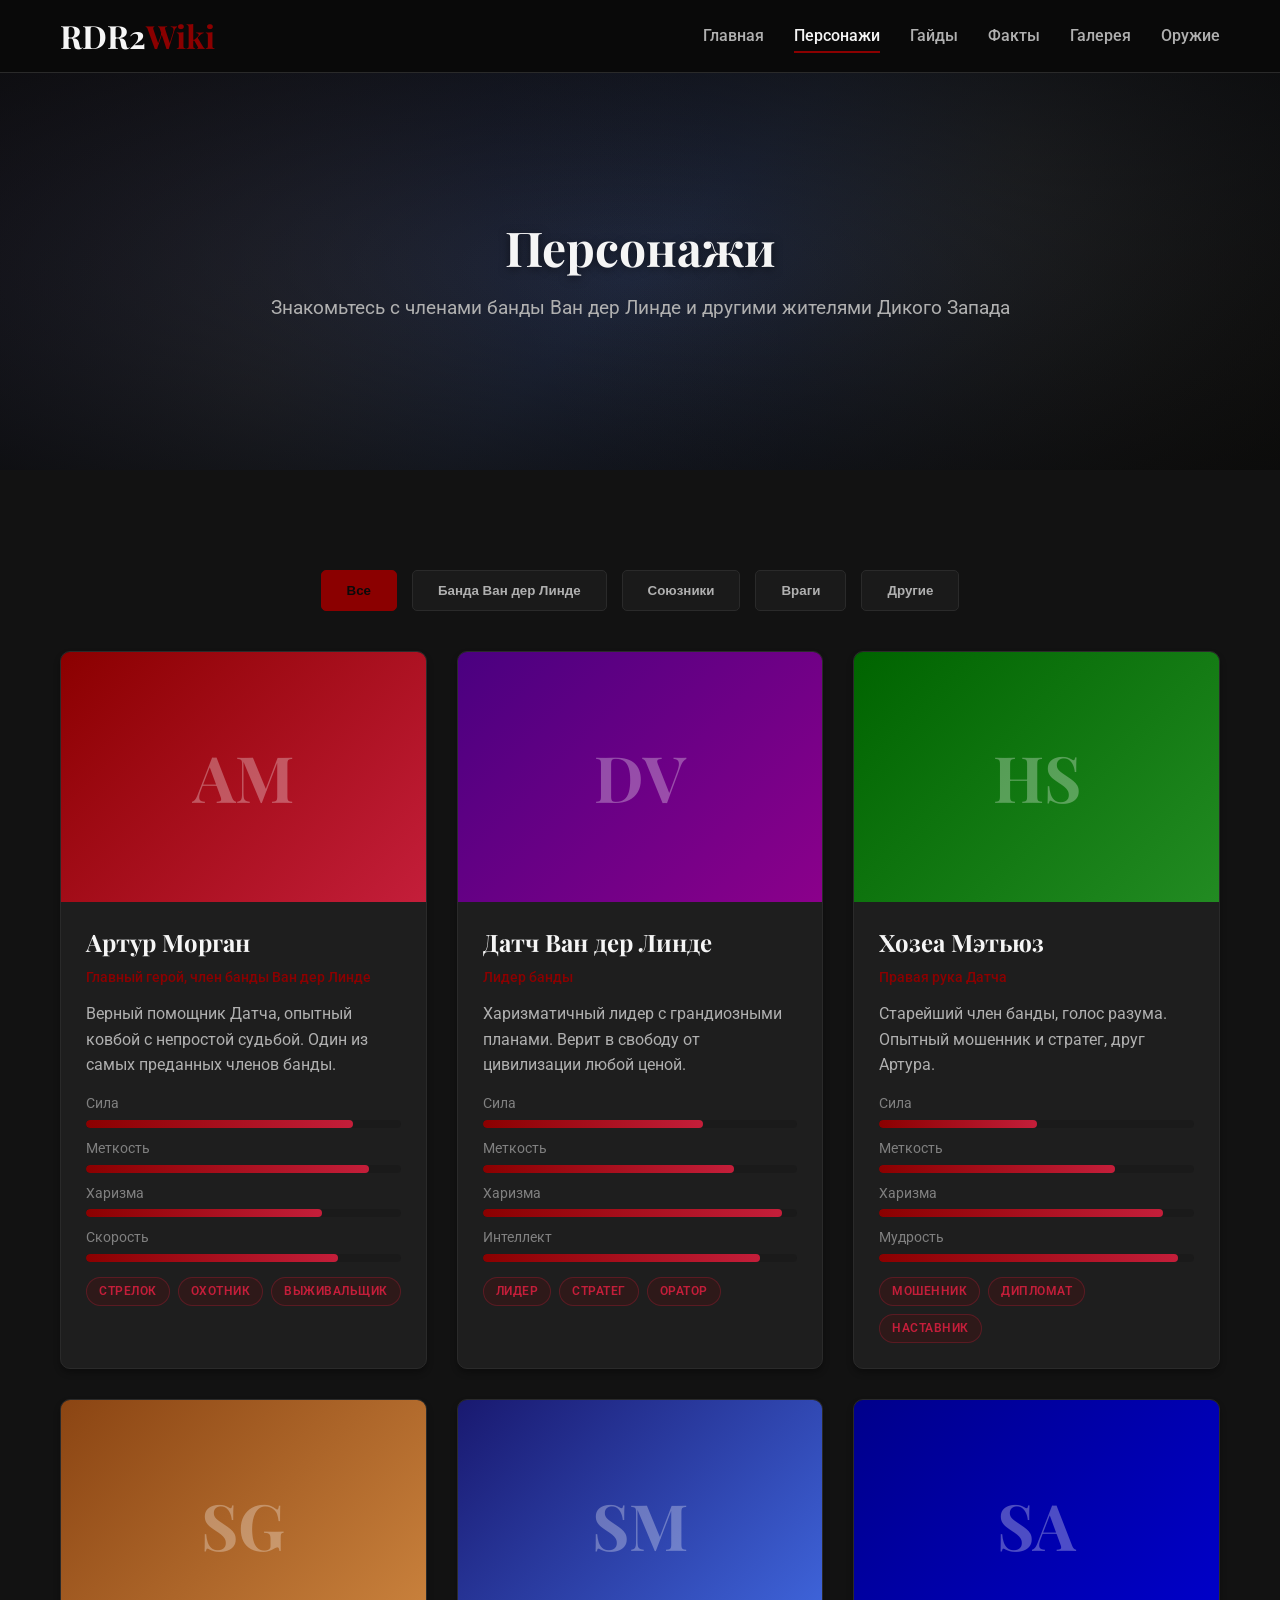
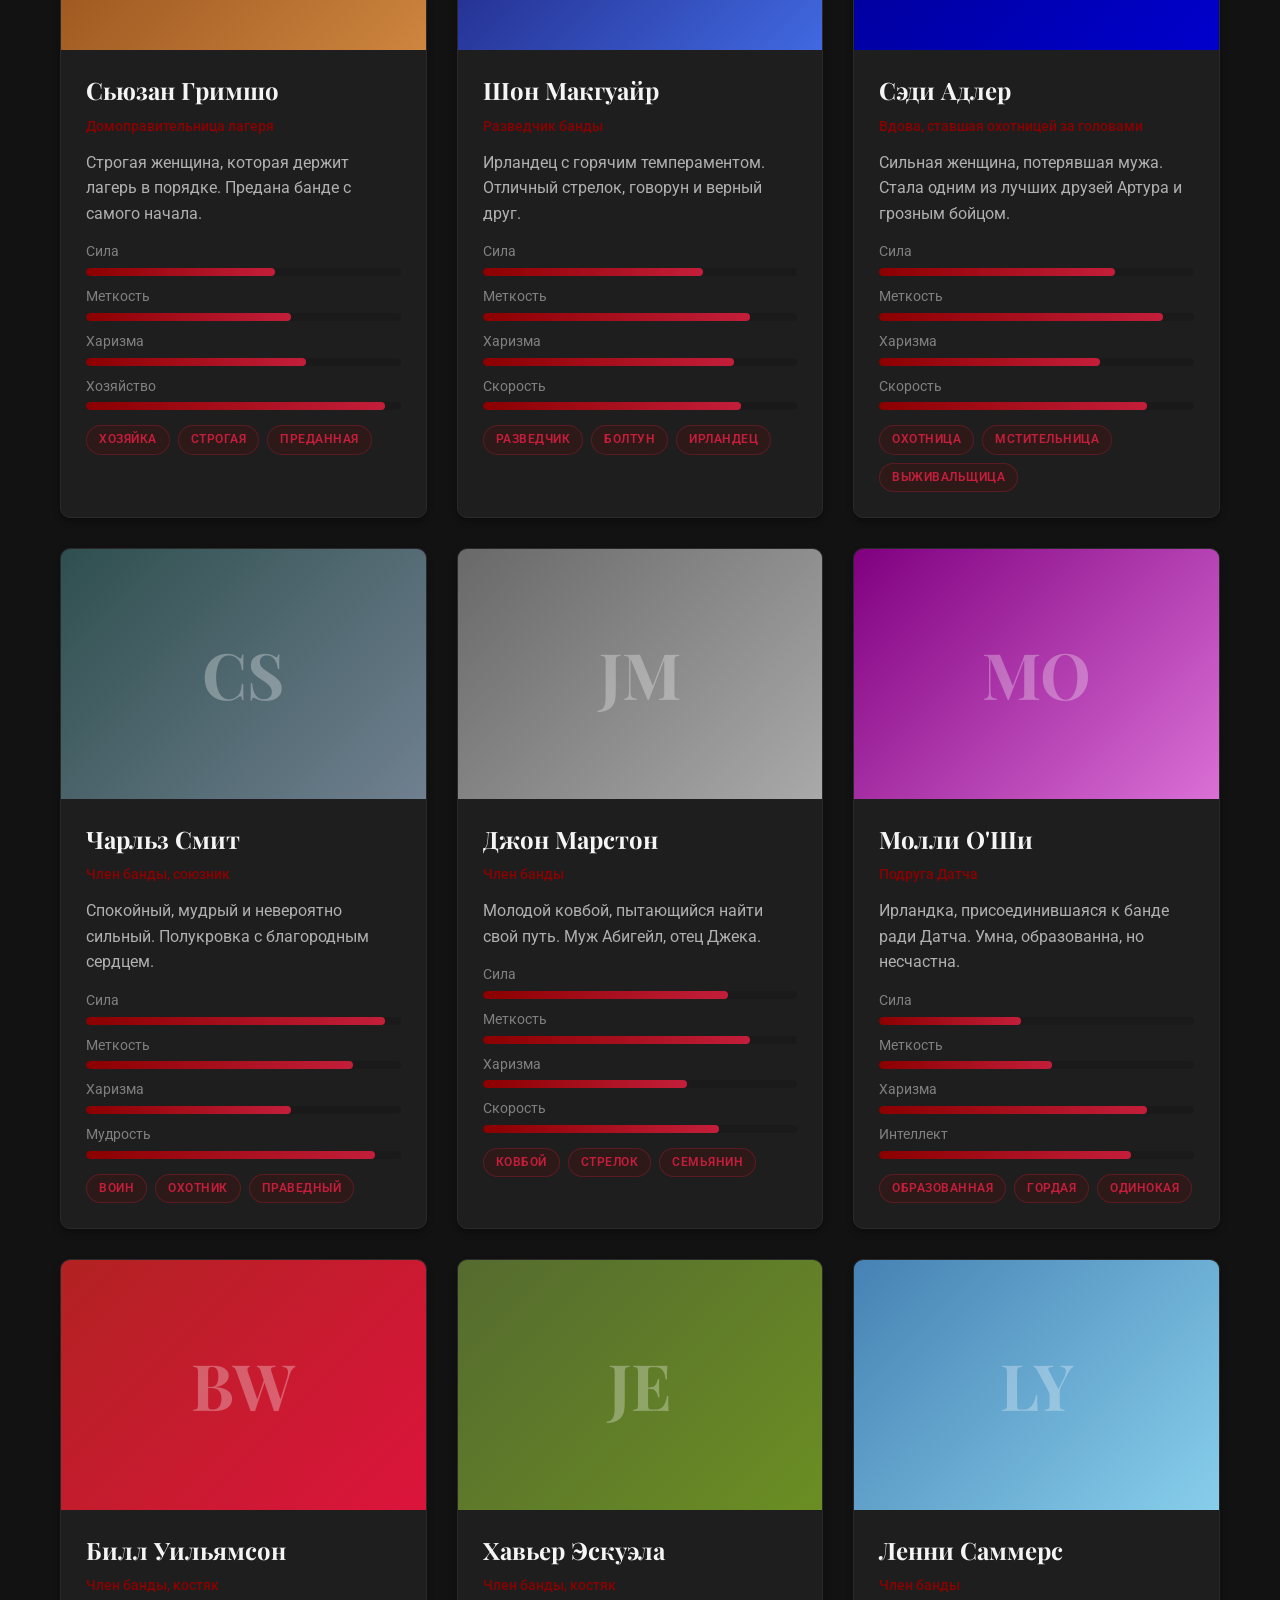
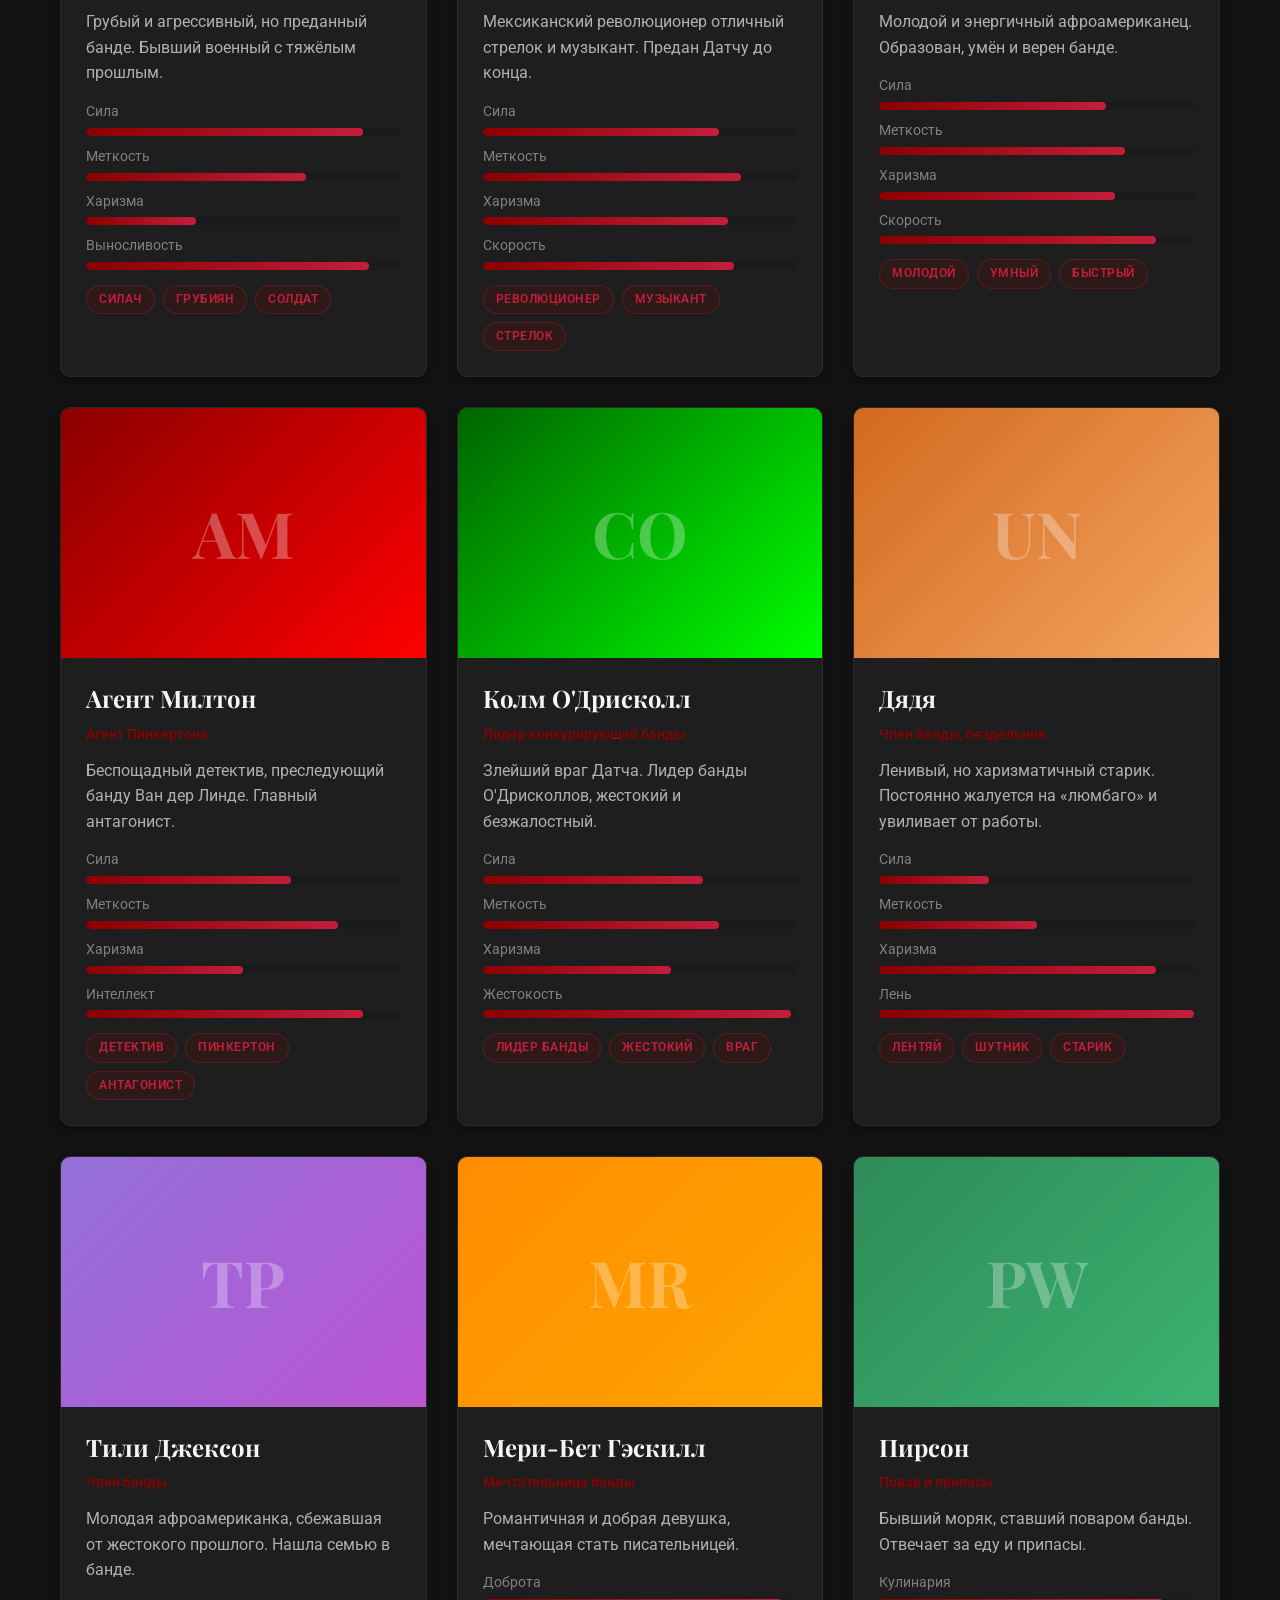
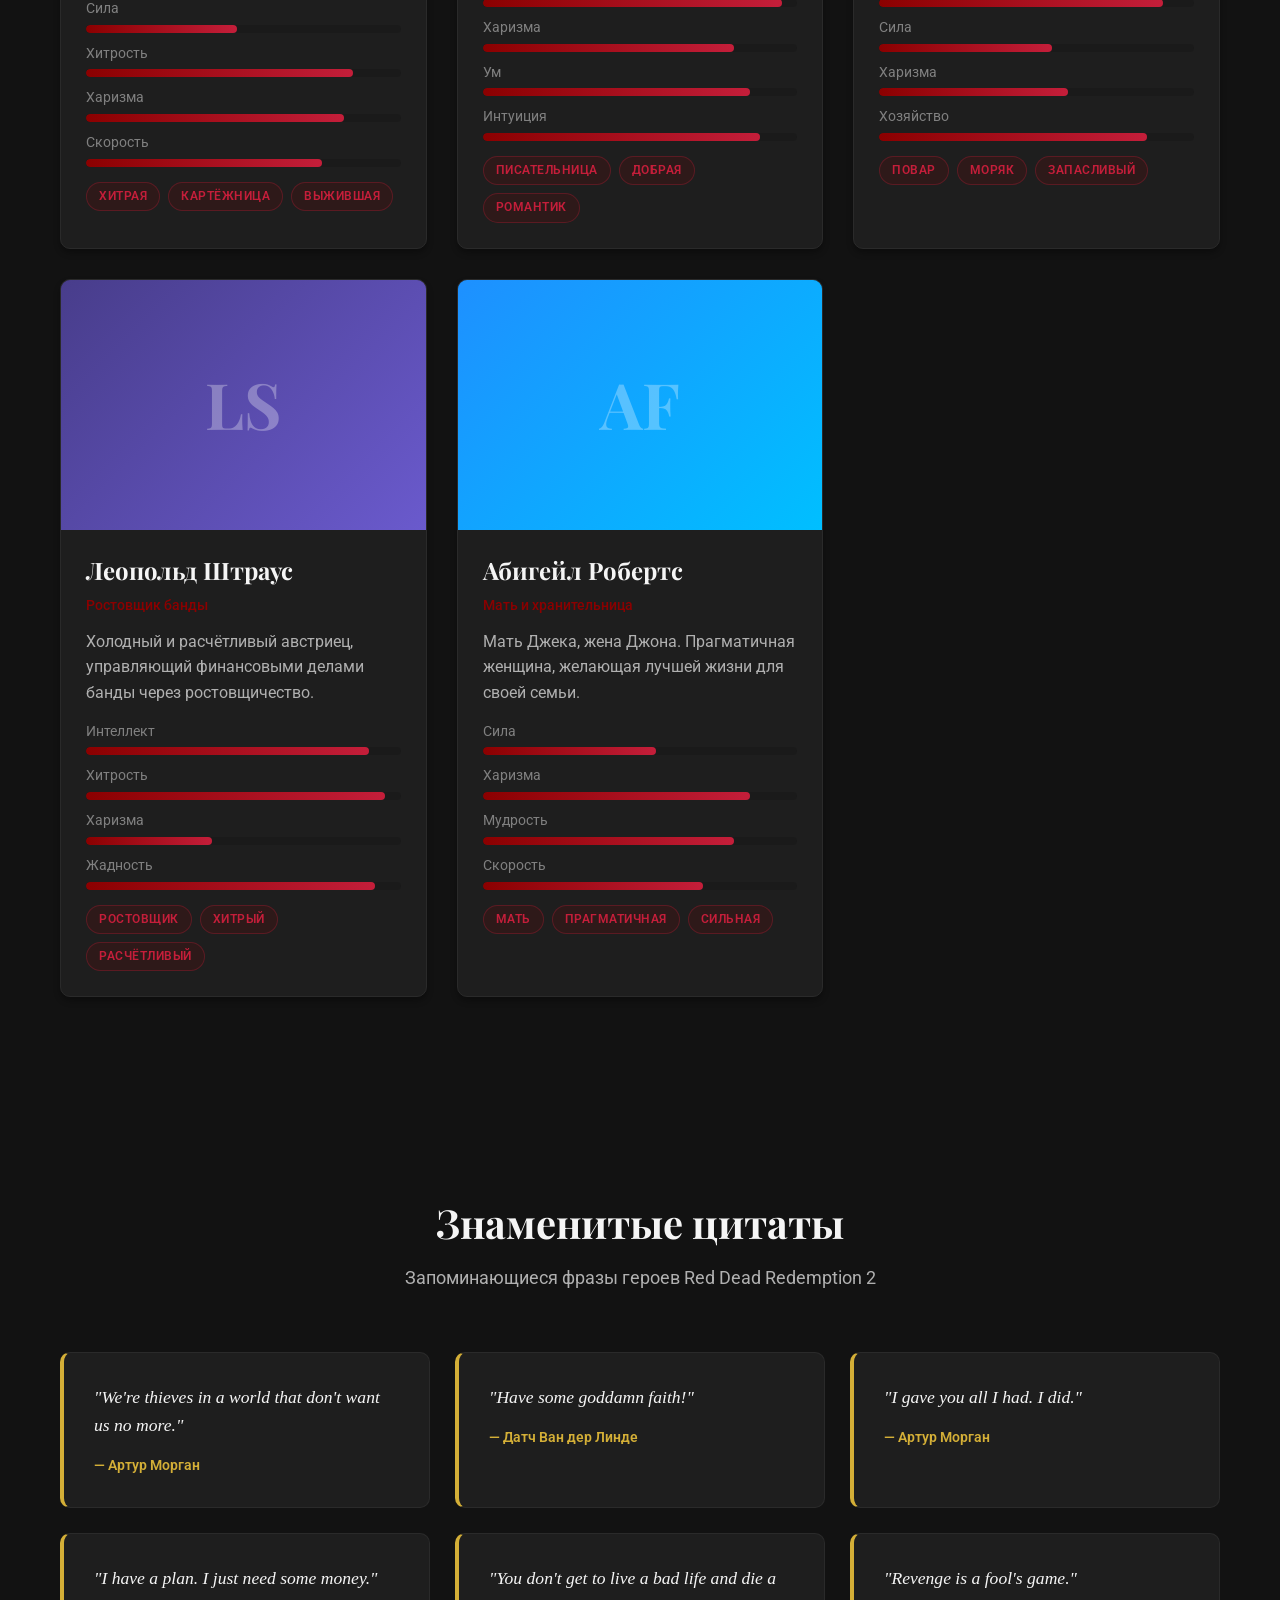
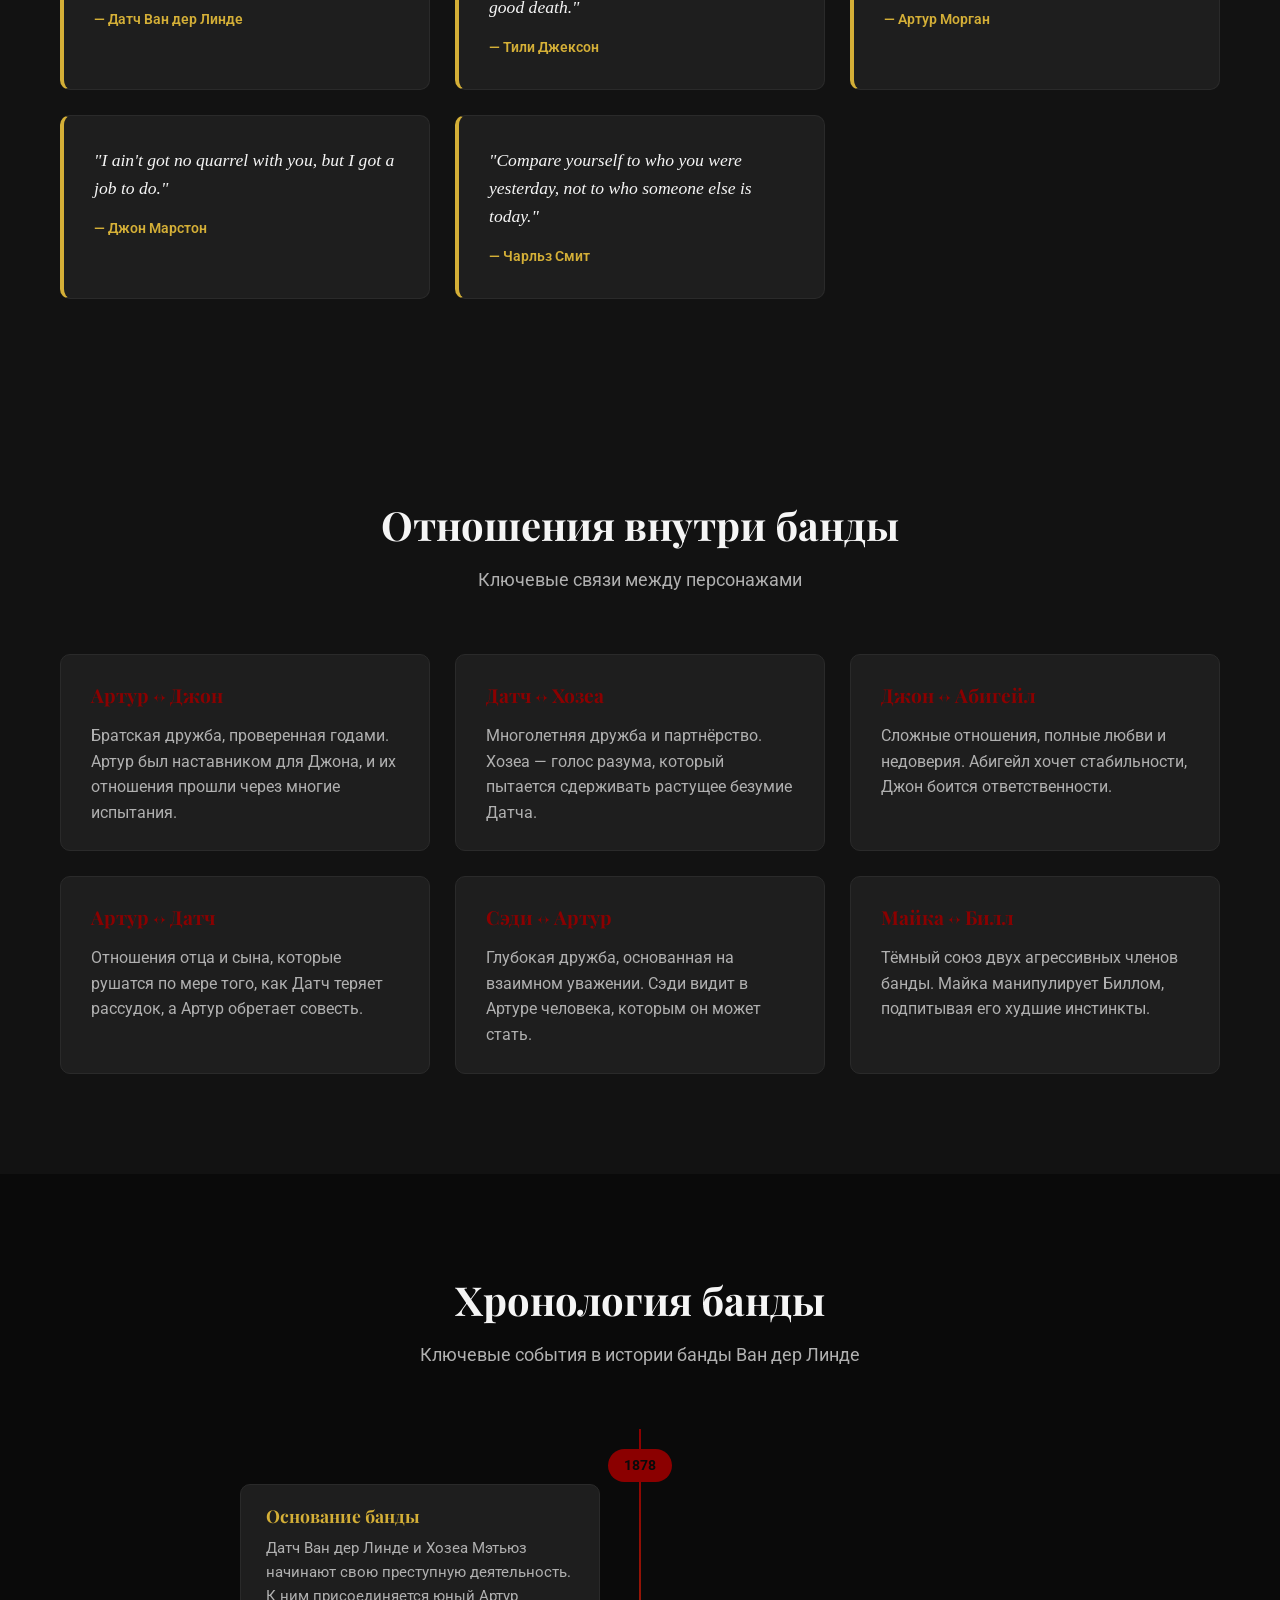
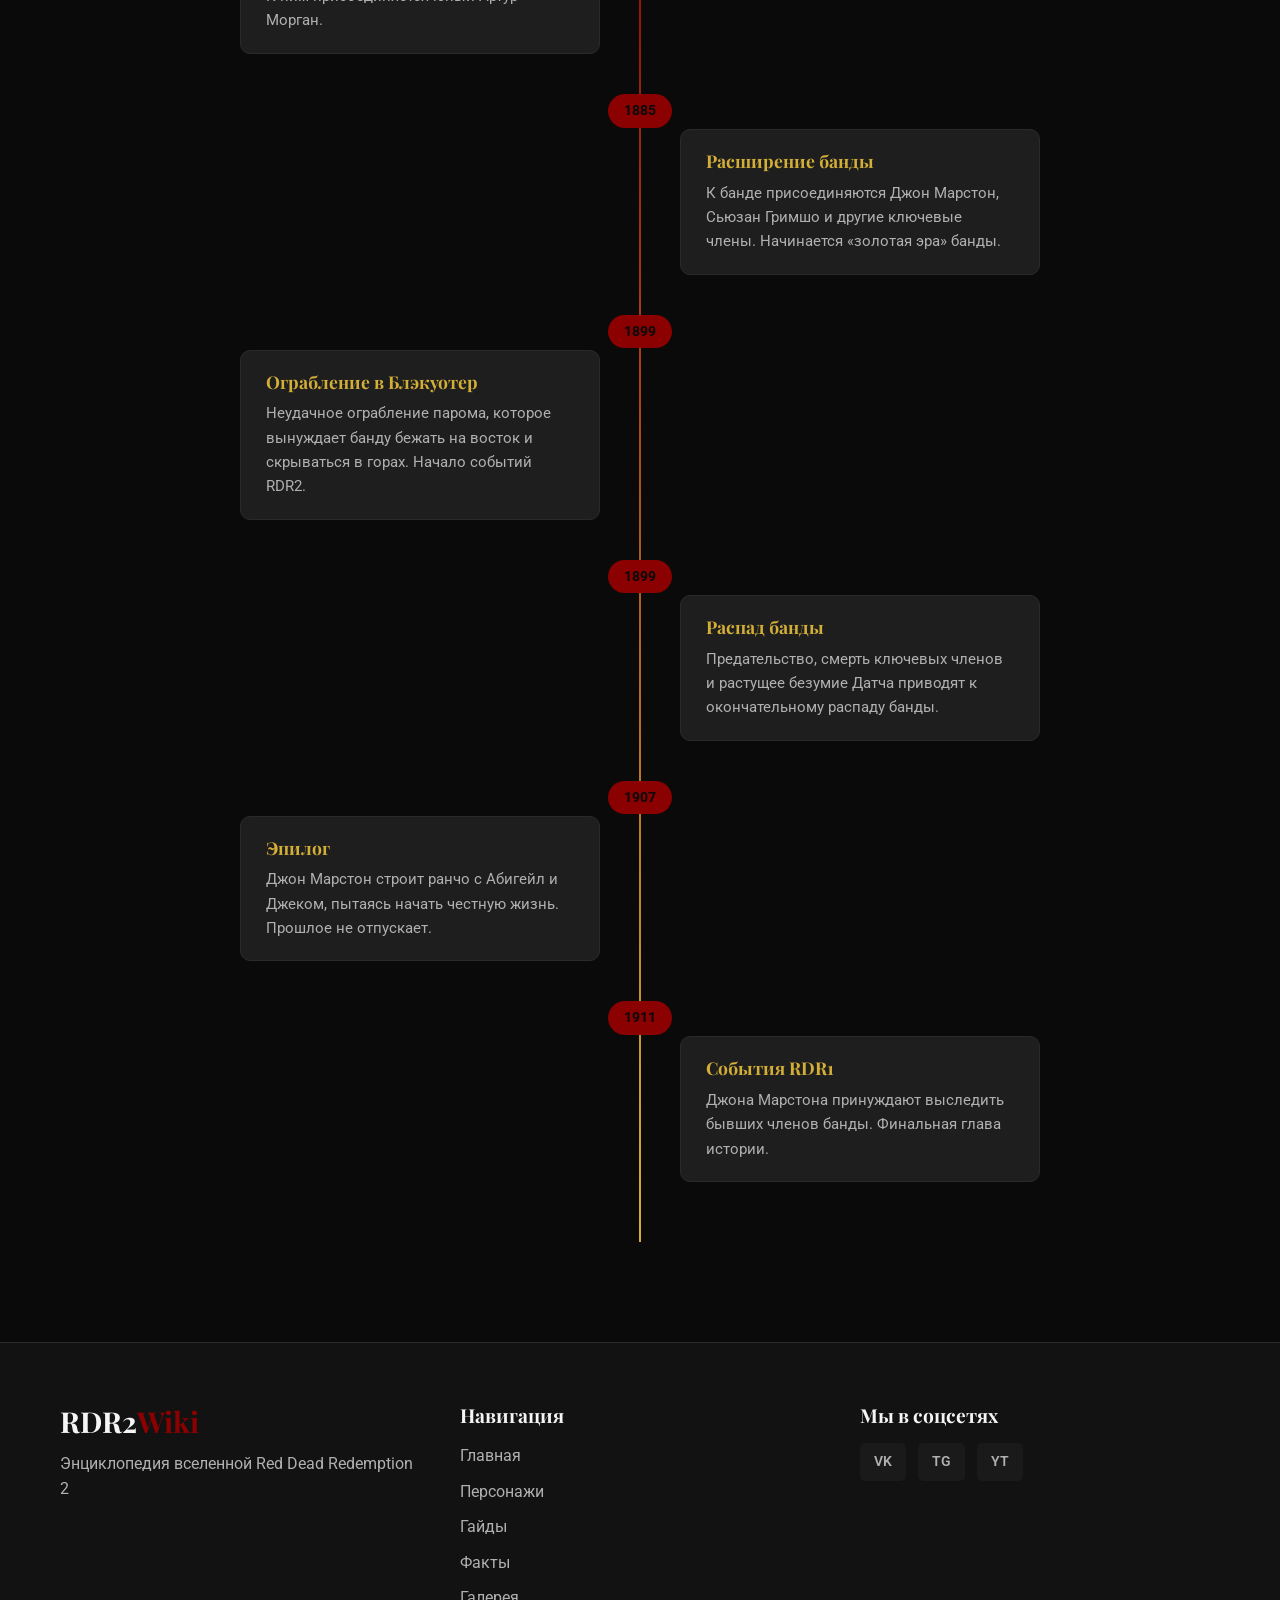
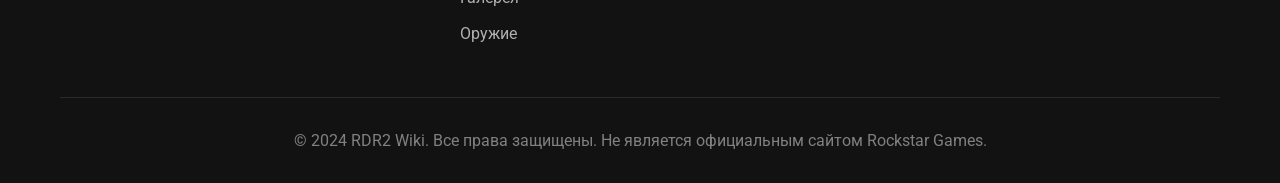
==== commit aea814d9: "update" ====
--- a/characters.html
+++ b/characters.html
@@ -8,7 +8,6 @@
     <link href="https://fonts.googleapis.com/css2?family=Playfair+Display:wght@400;700&family=Roboto:wght@300;400;500;700&display=swap" rel="stylesheet">
 </head>
 <body>
-    <!-- Header / Navigation -->
     <header class="header">
         <div class="container">
             <div class="header-content">
@@ -34,7 +33,6 @@
         </div>
     </header>
 
-    <!-- Mobile Menu -->
     <div class="mobile-menu">
         <ul class="mobile-nav-list">
             <li><a href="index.html" class="mobile-nav-link">Главная</a></li>
@@ -46,7 +44,6 @@
         </ul>
     </div>
 
-    <!-- Page Hero -->
     <section class="page-hero">
         <div class="hero-overlay"></div>
         <div class="container">
@@ -57,10 +54,8 @@
         </div>
     </section>
 
-    <!-- Characters Section -->
     <section class="section characters-page">
         <div class="container">
-            <!-- Filters -->
             <div class="filter-container">
                 <button class="filter-btn active" data-filter="all">Все</button>
                 <button class="filter-btn" data-filter="gang">Банда Ван дер Линде</button>
@@ -69,7 +64,6 @@
                 <button class="filter-btn" data-filter="other">Другие</button>
             </div>
 
-            <!-- Characters Grid -->
             <div class="characters-grid">
                 <div class="character-card" data-category="gang">
                     <div class="character-image" style="background: linear-gradient(135deg, #8b0000 0%, #c41e3a 100%);">
@@ -92,6 +86,15 @@
                                 <span>Харизма</span>
                                 <div class="bar"><div class="fill" style="width: 75%;"></div></div>
                             </div>
+                            <div class="stat-bar">
+                                <span>Скорость</span>
+                                <div class="bar"><div class="fill" style="width: 80%;"></div></div>
+                            </div>
+                        </div>
+                        <div class="character-tags">
+                            <span class="char-tag">Стрелок</span>
+                            <span class="char-tag">Охотник</span>
+                            <span class="char-tag">Выживальщик</span>
                         </div>
                     </div>
                 </div>
@@ -117,6 +120,15 @@
                                 <span>Харизма</span>
                                 <div class="bar"><div class="fill" style="width: 95%;"></div></div>
                             </div>
+                            <div class="stat-bar">
+                                <span>Интеллект</span>
+                                <div class="bar"><div class="fill" style="width: 88%;"></div></div>
+                            </div>
+                        </div>
+                        <div class="character-tags">
+                            <span class="char-tag">Лидер</span>
+                            <span class="char-tag">Стратег</span>
+                            <span class="char-tag">Оратор</span>
                         </div>
                     </div>
                 </div>
@@ -128,7 +140,7 @@
                     <div class="character-info">
                         <h3>Хозеа Мэтьюз</h3>
                         <p class="character-role">Правая рука Датча</p>
-                        <p class="character-desc">Старейший член банды, голос разума. Опытный мошенник и стратег.</p>
+                        <p class="character-desc">Старейший член банды, голос разума. Опытный мошенник и стратег, друг Артура.</p>
                         <div class="character-stats">
                             <div class="stat-bar">
                                 <span>Сила</span>
@@ -142,6 +154,15 @@
                                 <span>Харизма</span>
                                 <div class="bar"><div class="fill" style="width: 90%;"></div></div>
                             </div>
+                            <div class="stat-bar">
+                                <span>Мудрость</span>
+                                <div class="bar"><div class="fill" style="width: 95%;"></div></div>
+                            </div>
+                        </div>
+                        <div class="character-tags">
+                            <span class="char-tag">Мошенник</span>
+                            <span class="char-tag">Дипломат</span>
+                            <span class="char-tag">Наставник</span>
                         </div>
                     </div>
                 </div>
@@ -167,18 +188,27 @@
                                 <span>Харизма</span>
                                 <div class="bar"><div class="fill" style="width: 70%;"></div></div>
                             </div>
+                            <div class="stat-bar">
+                                <span>Хозяйство</span>
+                                <div class="bar"><div class="fill" style="width: 95%;"></div></div>
+                            </div>
+                        </div>
+                        <div class="character-tags">
+                            <span class="char-tag">Хозяйка</span>
+                            <span class="char-tag">Строгая</span>
+                            <span class="char-tag">Преданная</span>
                         </div>
                     </div>
                 </div>
 
                 <div class="character-card" data-category="gang">
                     <div class="character-image" style="background: linear-gradient(135deg, #191970 0%, #4169e1 100%);">
-                        <div class="character-placeholder">SC</div>
+                        <div class="character-placeholder">SM</div>
                     </div>
                     <div class="character-info">
                         <h3>Шон Макгуайр</h3>
                         <p class="character-role">Разведчик банды</p>
-                        <p class="character-desc">Ирландец с горячим темпераментом. Отличный стрелок и верный друг.</p>
+                        <p class="character-desc">Ирландец с горячим темпераментом. Отличный стрелок, говорун и верный друг.</p>
                         <div class="character-stats">
                             <div class="stat-bar">
                                 <span>Сила</span>
@@ -192,31 +222,15 @@
                                 <span>Харизма</span>
                                 <div class="bar"><div class="fill" style="width: 80%;"></div></div>
                             </div>
-                        </div>
-                    </div>
-                </div>
-
-                <div class="character-card" data-category="gang">
-                    <div class="character-image" style="background: linear-gradient(135deg, #800080 0%, #da70d6 100%);">
-                        <div class="character-placeholder">OK</div>
-                    </div>
-                    <div class="character-info">
-                        <h3>Молли О'Ши</h3>
-                        <p class="character-role">Подруга Датча</p>
-                        <p class="character-desc">Ирландка, которая присоединилась к банде через Датча. Умна и образованна.</p>
-                        <div class="character-stats">
-                            <div class="stat-bar">
-                                <span>Сила</span>
-                                <div class="bar"><div class="fill" style="width: 45%;"></div></div>
-                            </div>
-                            <div class="stat-bar">
-                                <span>Меткость</span>
-                                <div class="bar"><div class="fill" style="width: 55%;"></div></div>
-                            </div>
-                            <div class="stat-bar">
-                                <span>Харизма</span>
-                                <div class="bar"><div class="fill" style="width: 85%;"></div></div>
-                            </div>
+                            <div class="stat-bar">
+                                <span>Скорость</span>
+                                <div class="bar"><div class="fill" style="width: 82%;"></div></div>
+                            </div>
+                        </div>
+                        <div class="character-tags">
+                            <span class="char-tag">Разведчик</span>
+                            <span class="char-tag">Болтун</span>
+                            <span class="char-tag">Ирландец</span>
                         </div>
                     </div>
                 </div>
@@ -226,9 +240,9 @@
                         <div class="character-placeholder">SA</div>
                     </div>
                     <div class="character-info">
-                        <h3>Садио Адлер</h3>
+                        <h3>Сэди Адлер</h3>
                         <p class="character-role">Вдова, ставшая охотницей за головами</p>
-                        <p class="character-desc">Сильная женщина, потерявшая мужа. Стала одним из лучших друзей Артура.</p>
+                        <p class="character-desc">Сильная женщина, потерявшая мужа. Стала одним из лучших друзей Артура и грозным бойцом.</p>
                         <div class="character-stats">
                             <div class="stat-bar">
                                 <span>Сила</span>
@@ -242,6 +256,15 @@
                                 <span>Харизма</span>
                                 <div class="bar"><div class="fill" style="width: 70%;"></div></div>
                             </div>
+                            <div class="stat-bar">
+                                <span>Скорость</span>
+                                <div class="bar"><div class="fill" style="width: 85%;"></div></div>
+                            </div>
+                        </div>
+                        <div class="character-tags">
+                            <span class="char-tag">Охотница</span>
+                            <span class="char-tag">Мстительница</span>
+                            <span class="char-tag">Выживальщица</span>
                         </div>
                     </div>
                 </div>
@@ -253,7 +276,7 @@
                     <div class="character-info">
                         <h3>Чарльз Смит</h3>
                         <p class="character-role">Член банды, союзник</p>
-                        <p class="character-desc">Полукровка индейца и афроамериканца. Спокойный, мудрый и невероятно сильный.</p>
+                        <p class="character-desc">Спокойный, мудрый и невероятно сильный. Полукровка с благородным сердцем.</p>
                         <div class="character-stats">
                             <div class="stat-bar">
                                 <span>Сила</span>
@@ -267,6 +290,185 @@
                                 <span>Харизма</span>
                                 <div class="bar"><div class="fill" style="width: 65%;"></div></div>
                             </div>
+                            <div class="stat-bar">
+                                <span>Мудрость</span>
+                                <div class="bar"><div class="fill" style="width: 92%;"></div></div>
+                            </div>
+                        </div>
+                        <div class="character-tags">
+                            <span class="char-tag">Воин</span>
+                            <span class="char-tag">Охотник</span>
+                            <span class="char-tag">Праведный</span>
+                        </div>
+                    </div>
+                </div>
+
+                <div class="character-card" data-category="gang">
+                    <div class="character-image" style="background: linear-gradient(135deg, #696969 0%, #a9a9a9 100%);">
+                        <div class="character-placeholder">JM</div>
+                    </div>
+                    <div class="character-info">
+                        <h3>Джон Марстон</h3>
+                        <p class="character-role">Член банды</p>
+                        <p class="character-desc">Молодой ковбой, пытающийся найти свой путь. Муж Абигейл, отец Джека.</p>
+                        <div class="character-stats">
+                            <div class="stat-bar">
+                                <span>Сила</span>
+                                <div class="bar"><div class="fill" style="width: 78%;"></div></div>
+                            </div>
+                            <div class="stat-bar">
+                                <span>Меткость</span>
+                                <div class="bar"><div class="fill" style="width: 85%;"></div></div>
+                            </div>
+                            <div class="stat-bar">
+                                <span>Харизма</span>
+                                <div class="bar"><div class="fill" style="width: 65%;"></div></div>
+                            </div>
+                            <div class="stat-bar">
+                                <span>Скорость</span>
+                                <div class="bar"><div class="fill" style="width: 75%;"></div></div>
+                            </div>
+                        </div>
+                        <div class="character-tags">
+                            <span class="char-tag">Ковбой</span>
+                            <span class="char-tag">Стрелок</span>
+                            <span class="char-tag">Семьянин</span>
+                        </div>
+                    </div>
+                </div>
+
+                <div class="character-card" data-category="gang">
+                    <div class="character-image" style="background: linear-gradient(135deg, #800080 0%, #da70d6 100%);">
+                        <div class="character-placeholder">MO</div>
+                    </div>
+                    <div class="character-info">
+                        <h3>Молли О'Ши</h3>
+                        <p class="character-role">Подруга Датча</p>
+                        <p class="character-desc">Ирландка, присоединившаяся к банде ради Датча. Умна, образованна, но несчастна.</p>
+                        <div class="character-stats">
+                            <div class="stat-bar">
+                                <span>Сила</span>
+                                <div class="bar"><div class="fill" style="width: 45%;"></div></div>
+                            </div>
+                            <div class="stat-bar">
+                                <span>Меткость</span>
+                                <div class="bar"><div class="fill" style="width: 55%;"></div></div>
+                            </div>
+                            <div class="stat-bar">
+                                <span>Харизма</span>
+                                <div class="bar"><div class="fill" style="width: 85%;"></div></div>
+                            </div>
+                            <div class="stat-bar">
+                                <span>Интеллект</span>
+                                <div class="bar"><div class="fill" style="width: 80%;"></div></div>
+                            </div>
+                        </div>
+                        <div class="character-tags">
+                            <span class="char-tag">Образованная</span>
+                            <span class="char-tag">Гордая</span>
+                            <span class="char-tag">Одинокая</span>
+                        </div>
+                    </div>
+                </div>
+
+                <div class="character-card" data-category="gang">
+                    <div class="character-image" style="background: linear-gradient(135deg, #b22222 0%, #dc143c 100%);">
+                        <div class="character-placeholder">BW</div>
+                    </div>
+                    <div class="character-info">
+                        <h3>Билл Уильямсон</h3>
+                        <p class="character-role">Член банды, костяк</p>
+                        <p class="character-desc">Грубый и агрессивный, но преданный банде. Бывший военный с тяжёлым прошлым.</p>
+                        <div class="character-stats">
+                            <div class="stat-bar">
+                                <span>Сила</span>
+                                <div class="bar"><div class="fill" style="width: 88%;"></div></div>
+                            </div>
+                            <div class="stat-bar">
+                                <span>Меткость</span>
+                                <div class="bar"><div class="fill" style="width: 70%;"></div></div>
+                            </div>
+                            <div class="stat-bar">
+                                <span>Харизма</span>
+                                <div class="bar"><div class="fill" style="width: 35%;"></div></div>
+                            </div>
+                            <div class="stat-bar">
+                                <span>Выносливость</span>
+                                <div class="bar"><div class="fill" style="width: 90%;"></div></div>
+                            </div>
+                        </div>
+                        <div class="character-tags">
+                            <span class="char-tag">Силач</span>
+                            <span class="char-tag">Грубиян</span>
+                            <span class="char-tag">Солдат</span>
+                        </div>
+                    </div>
+                </div>
+
+                <div class="character-card" data-category="gang">
+                    <div class="character-image" style="background: linear-gradient(135deg, #556b2f 0%, #6b8e23 100%);">
+                        <div class="character-placeholder">JE</div>
+                    </div>
+                    <div class="character-info">
+                        <h3>Хавьер Эскуэла</h3>
+                        <p class="character-role">Член банды, костяк</p>
+                        <p class="character-desc">Мексиканский революционер отличный стрелок и музыкант. Предан Датчу до конца.</p>
+                        <div class="character-stats">
+                            <div class="stat-bar">
+                                <span>Сила</span>
+                                <div class="bar"><div class="fill" style="width: 75%;"></div></div>
+                            </div>
+                            <div class="stat-bar">
+                                <span>Меткость</span>
+                                <div class="bar"><div class="fill" style="width: 82%;"></div></div>
+                            </div>
+                            <div class="stat-bar">
+                                <span>Харизма</span>
+                                <div class="bar"><div class="fill" style="width: 78%;"></div></div>
+                            </div>
+                            <div class="stat-bar">
+                                <span>Скорость</span>
+                                <div class="bar"><div class="fill" style="width: 80%;"></div></div>
+                            </div>
+                        </div>
+                        <div class="character-tags">
+                            <span class="char-tag">Революционер</span>
+                            <span class="char-tag">Музыкант</span>
+                            <span class="char-tag">Стрелок</span>
+                        </div>
+                    </div>
+                </div>
+
+                <div class="character-card" data-category="gang">
+                    <div class="character-image" style="background: linear-gradient(135deg, #4682b4 0%, #87ceeb 100%);">
+                        <div class="character-placeholder">LY</div>
+                    </div>
+                    <div class="character-info">
+                        <h3>Ленни Саммерс</h3>
+                        <p class="character-role">Член банды</p>
+                        <p class="character-desc">Молодой и энергичный афроамериканец. Образован, умён и верен банде.</p>
+                        <div class="character-stats">
+                            <div class="stat-bar">
+                                <span>Сила</span>
+                                <div class="bar"><div class="fill" style="width: 72%;"></div></div>
+                            </div>
+                            <div class="stat-bar">
+                                <span>Меткость</span>
+                                <div class="bar"><div class="fill" style="width: 78%;"></div></div>
+                            </div>
+                            <div class="stat-bar">
+                                <span>Харизма</span>
+                                <div class="bar"><div class="fill" style="width: 75%;"></div></div>
+                            </div>
+                            <div class="stat-bar">
+                                <span>Скорость</span>
+                                <div class="bar"><div class="fill" style="width: 88%;"></div></div>
+                            </div>
+                        </div>
+                        <div class="character-tags">
+                            <span class="char-tag">Молодой</span>
+                            <span class="char-tag">Умный</span>
+                            <span class="char-tag">Быстрый</span>
                         </div>
                     </div>
                 </div>
@@ -292,6 +494,15 @@
                                 <span>Харизма</span>
                                 <div class="bar"><div class="fill" style="width: 50%;"></div></div>
                             </div>
+                            <div class="stat-bar">
+                                <span>Интеллект</span>
+                                <div class="bar"><div class="fill" style="width: 88%;"></div></div>
+                            </div>
+                        </div>
+                        <div class="character-tags">
+                            <span class="char-tag">Детектив</span>
+                            <span class="char-tag">Пинкертон</span>
+                            <span class="char-tag">Антагонист</span>
                         </div>
                     </div>
                 </div>
@@ -317,6 +528,219 @@
                                 <span>Харизма</span>
                                 <div class="bar"><div class="fill" style="width: 60%;"></div></div>
                             </div>
+                            <div class="stat-bar">
+                                <span>Жестокость</span>
+                                <div class="bar"><div class="fill" style="width: 98%;"></div></div>
+                            </div>
+                        </div>
+                        <div class="character-tags">
+                            <span class="char-tag">Лидер банды</span>
+                            <span class="char-tag">Жестокий</span>
+                            <span class="char-tag">Враг</span>
+                        </div>
+                    </div>
+                </div>
+
+                <div class="character-card" data-category="gang">
+                    <div class="character-image" style="background: linear-gradient(135deg, #d2691e 0%, #f4a460 100%);">
+                        <div class="character-placeholder">UN</div>
+                    </div>
+                    <div class="character-info">
+                        <h3>Дядя</h3>
+                        <p class="character-role">Член банды, бездельник</p>
+                        <p class="character-desc">Ленивый, но харизматичный старик. Постоянно жалуется на «люмбаго» и увиливает от работы.</p>
+                        <div class="character-stats">
+                            <div class="stat-bar">
+                                <span>Сила</span>
+                                <div class="bar"><div class="fill" style="width: 35%;"></div></div>
+                            </div>
+                            <div class="stat-bar">
+                                <span>Меткость</span>
+                                <div class="bar"><div class="fill" style="width: 50%;"></div></div>
+                            </div>
+                            <div class="stat-bar">
+                                <span>Харизма</span>
+                                <div class="bar"><div class="fill" style="width: 88%;"></div></div>
+                            </div>
+                            <div class="stat-bar">
+                                <span>Лень</span>
+                                <div class="bar"><div class="fill" style="width: 100%;"></div></div>
+                            </div>
+                        </div>
+                        <div class="character-tags">
+                            <span class="char-tag">Лентяй</span>
+                            <span class="char-tag">Шутник</span>
+                            <span class="char-tag">Старик</span>
+                        </div>
+                    </div>
+                </div>
+
+                <div class="character-card" data-category="allies">
+                    <div class="character-image" style="background: linear-gradient(135deg, #9370db 0%, #ba55d3 100%);">
+                        <div class="character-placeholder">TP</div>
+                    </div>
+                    <div class="character-info">
+                        <h3>Тили Джексон</h3>
+                        <p class="character-role">Член банды</p>
+                        <p class="character-desc">Молодая афроамериканка, сбежавшая от жестокого прошлого. Нашла семью в банде.</p>
+                        <div class="character-stats">
+                            <div class="stat-bar">
+                                <span>Сила</span>
+                                <div class="bar"><div class="fill" style="width: 48%;"></div></div>
+                            </div>
+                            <div class="stat-bar">
+                                <span>Хитрость</span>
+                                <div class="bar"><div class="fill" style="width: 85%;"></div></div>
+                            </div>
+                            <div class="stat-bar">
+                                <span>Харизма</span>
+                                <div class="bar"><div class="fill" style="width: 82%;"></div></div>
+                            </div>
+                            <div class="stat-bar">
+                                <span>Скорость</span>
+                                <div class="bar"><div class="fill" style="width: 75%;"></div></div>
+                            </div>
+                        </div>
+                        <div class="character-tags">
+                            <span class="char-tag">Хитрая</span>
+                            <span class="char-tag">Картёжница</span>
+                            <span class="char-tag">Выжившая</span>
+                        </div>
+                    </div>
+                </div>
+
+                <div class="character-card" data-category="other">
+                    <div class="character-image" style="background: linear-gradient(135deg, #ff8c00 0%, #ffa500 100%);">
+                        <div class="character-placeholder">MR</div>
+                    </div>
+                    <div class="character-info">
+                        <h3>Мери-Бет Гэскилл</h3>
+                        <p class="character-role">Мечтательница банды</p>
+                        <p class="character-desc">Романтичная и добрая девушка, мечтающая стать писательницей.</p>
+                        <div class="character-stats">
+                            <div class="stat-bar">
+                                <span>Доброта</span>
+                                <div class="bar"><div class="fill" style="width: 95%;"></div></div>
+                            </div>
+                            <div class="stat-bar">
+                                <span>Харизма</span>
+                                <div class="bar"><div class="fill" style="width: 80%;"></div></div>
+                            </div>
+                            <div class="stat-bar">
+                                <span>Ум</span>
+                                <div class="bar"><div class="fill" style="width: 85%;"></div></div>
+                            </div>
+                            <div class="stat-bar">
+                                <span>Интуиция</span>
+                                <div class="bar"><div class="fill" style="width: 88%;"></div></div>
+                            </div>
+                        </div>
+                        <div class="character-tags">
+                            <span class="char-tag">Писательница</span>
+                            <span class="char-tag">Добрая</span>
+                            <span class="char-tag">Романтик</span>
+                        </div>
+                    </div>
+                </div>
+
+                <div class="character-card" data-category="allies">
+                    <div class="character-image" style="background: linear-gradient(135deg, #2e8b57 0%, #3cb371 100%);">
+                        <div class="character-placeholder">PW</div>
+                    </div>
+                    <div class="character-info">
+                        <h3>Пирсон</h3>
+                        <p class="character-role">Повар и припасы</p>
+                        <p class="character-desc">Бывший моряк, ставший поваром банды. Отвечает за еду и припасы.</p>
+                        <div class="character-stats">
+                            <div class="stat-bar">
+                                <span>Кулинария</span>
+                                <div class="bar"><div class="fill" style="width: 90%;"></div></div>
+                            </div>
+                            <div class="stat-bar">
+                                <span>Сила</span>
+                                <div class="bar"><div class="fill" style="width: 55%;"></div></div>
+                            </div>
+                            <div class="stat-bar">
+                                <span>Харизма</span>
+                                <div class="bar"><div class="fill" style="width: 60%;"></div></div>
+                            </div>
+                            <div class="stat-bar">
+                                <span>Хозяйство</span>
+                                <div class="bar"><div class="fill" style="width: 85%;"></div></div>
+                            </div>
+                        </div>
+                        <div class="character-tags">
+                            <span class="char-tag">Повар</span>
+                            <span class="char-tag">Моряк</span>
+                            <span class="char-tag">Запасливый</span>
+                        </div>
+                    </div>
+                </div>
+
+                <div class="character-card" data-category="gang">
+                    <div class="character-image" style="background: linear-gradient(135deg, #483d8b 0%, #6a5acd 100%);">
+                        <div class="character-placeholder">LS</div>
+                    </div>
+                    <div class="character-info">
+                        <h3>Леопольд Штраус</h3>
+                        <p class="character-role">Ростовщик банды</p>
+                        <p class="character-desc">Холодный и расчётливый австриец, управляющий финансовыми делами банды через ростовщичество.</p>
+                        <div class="character-stats">
+                            <div class="stat-bar">
+                                <span>Интеллект</span>
+                                <div class="bar"><div class="fill" style="width: 90%;"></div></div>
+                            </div>
+                            <div class="stat-bar">
+                                <span>Хитрость</span>
+                                <div class="bar"><div class="fill" style="width: 95%;"></div></div>
+                            </div>
+                            <div class="stat-bar">
+                                <span>Харизма</span>
+                                <div class="bar"><div class="fill" style="width: 40%;"></div></div>
+                            </div>
+                            <div class="stat-bar">
+                                <span>Жадность</span>
+                                <div class="bar"><div class="fill" style="width: 92%;"></div></div>
+                            </div>
+                        </div>
+                        <div class="character-tags">
+                            <span class="char-tag">Ростовщик</span>
+                            <span class="char-tag">Хитрый</span>
+                            <span class="char-tag">Расчётливый</span>
+                        </div>
+                    </div>
+                </div>
+
+                <div class="character-card" data-category="other">
+                    <div class="character-image" style="background: linear-gradient(135deg, #1e90ff 0%, #00bfff 100%);">
+                        <div class="character-placeholder">AF</div>
+                    </div>
+                    <div class="character-info">
+                        <h3>Абигейл Робертс</h3>
+                        <p class="character-role">Мать и хранительница</p>
+                        <p class="character-desc">Мать Джека, жена Джона. Прагматичная женщина, желающая лучшей жизни для своей семьи.</p>
+                        <div class="character-stats">
+                            <div class="stat-bar">
+                                <span>Сила</span>
+                                <div class="bar"><div class="fill" style="width: 55%;"></div></div>
+                            </div>
+                            <div class="stat-bar">
+                                <span>Харизма</span>
+                                <div class="bar"><div class="fill" style="width: 85%;"></div></div>
+                            </div>
+                            <div class="stat-bar">
+                                <span>Мудрость</span>
+                                <div class="bar"><div class="fill" style="width: 80%;"></div></div>
+                            </div>
+                            <div class="stat-bar">
+                                <span>Скорость</span>
+                                <div class="bar"><div class="fill" style="width: 70%;"></div></div>
+                            </div>
+                        </div>
+                        <div class="character-tags">
+                            <span class="char-tag">Мать</span>
+                            <span class="char-tag">Прагматичная</span>
+                            <span class="char-tag">Сильная</span>
                         </div>
                     </div>
                 </div>
@@ -324,7 +748,131 @@
         </div>
     </section>
 
-    <!-- Footer -->
+    <section class="section quotes-section">
+        <div class="container">
+            <h2 class="section-title">Знаменитые цитаты</h2>
+            <p class="section-subtitle">Запоминающиеся фразы героев Red Dead Redemption 2</p>
+            <div class="quotes-grid">
+                <div class="quote-card">
+                    <div class="quote-text">"We're thieves in a world that don't want us no more."</div>
+                    <div class="quote-author">— Артур Морган</div>
+                </div>
+                <div class="quote-card">
+                    <div class="quote-text">"Have some goddamn faith!"</div>
+                    <div class="quote-author">— Датч Ван дер Линде</div>
+                </div>
+                <div class="quote-card">
+                    <div class="quote-text">"I gave you all I had. I did."</div>
+                    <div class="quote-author">— Артур Морган</div>
+                </div>
+                <div class="quote-card">
+                    <div class="quote-text">"I have a plan. I just need some money."</div>
+                    <div class="quote-author">— Датч Ван дер Линде</div>
+                </div>
+                <div class="quote-card">
+                    <div class="quote-text">"You don't get to live a bad life and die a good death."</div>
+                    <div class="quote-author">— Тили Джексон</div>
+                </div>
+                <div class="quote-card">
+                    <div class="quote-text">"Revenge is a fool's game."</div>
+                    <div class="quote-author">— Артур Морган</div>
+                </div>
+                <div class="quote-card">
+                    <div class="quote-text">"I ain't got no quarrel with you, but I got a job to do."</div>
+                    <div class="quote-author">— Джон Марстон</div>
+                </div>
+                <div class="quote-card">
+                    <div class="quote-text">"Compare yourself to who you were yesterday, not to who someone else is today."</div>
+                    <div class="quote-author">— Чарльз Смит</div>
+                </div>
+            </div>
+        </div>
+    </section>
+
+    <section class="section relationships-section">
+        <div class="container">
+            <h2 class="section-title">Отношения внутри банды</h2>
+            <p class="section-subtitle">Ключевые связи между персонажами</p>
+            <div class="relationships-grid">
+                <div class="relation-card">
+                    <div class="relation-characters">Артур ↔ Джон</div>
+                    <p>Братская дружба, проверенная годами. Артур был наставником для Джона, и их отношения прошли через многие испытания.</p>
+                </div>
+                <div class="relation-card">
+                    <div class="relation-characters">Датч ↔ Хозеа</div>
+                    <p>Многолетняя дружба и партнёрство. Хозеа — голос разума, который пытается сдерживать растущее безумие Датча.</p>
+                </div>
+                <div class="relation-card">
+                    <div class="relation-characters">Джон ↔ Абигейл</div>
+                    <p>Сложные отношения, полные любви и недоверия. Абигейл хочет стабильности, Джон боится ответственности.</p>
+                </div>
+                <div class="relation-card">
+                    <div class="relation-characters">Артур ↔ Датч</div>
+                    <p>Отношения отца и сына, которые рушатся по мере того, как Датч теряет рассудок, а Артур обретает совесть.</p>
+                </div>
+                <div class="relation-card">
+                    <div class="relation-characters">Сэди ↔ Артур</div>
+                    <p>Глубокая дружба, основанная на взаимном уважении. Сэди видит в Артуре человека, которым он может стать.</p>
+                </div>
+                <div class="relation-card">
+                    <div class="relation-characters">Майка ↔ Билл</div>
+                    <p>Тёмный союз двух агрессивных членов банды. Майка манипулирует Биллом, подпитывая его худшие инстинкты.</p>
+                </div>
+            </div>
+        </div>
+    </section>
+
+    <section class="section timeline-section">
+        <div class="container">
+            <h2 class="section-title">Хронология банды</h2>
+            <p class="section-subtitle">Ключевые события в истории банды Ван дер Линде</p>
+            <div class="timeline">
+                <div class="timeline-item">
+                    <div class="timeline-year">1878</div>
+                    <div class="timeline-content">
+                        <h3>Основание банды</h3>
+                        <p>Датч Ван дер Линде и Хозеа Мэтьюз начинают свою преступную деятельность. К ним присоединяется юный Артур Морган.</p>
+                    </div>
+                </div>
+                <div class="timeline-item">
+                    <div class="timeline-year">1885</div>
+                    <div class="timeline-content">
+                        <h3>Расширение банды</h3>
+                        <p>К банде присоединяются Джон Марстон, Сьюзан Гримшо и другие ключевые члены. Начинается «золотая эра» банды.</p>
+                    </div>
+                </div>
+                <div class="timeline-item">
+                    <div class="timeline-year">1899</div>
+                    <div class="timeline-content">
+                        <h3>Ограбление в Блэкуотер</h3>
+                        <p>Неудачное ограбление парома, которое вынуждает банду бежать на восток и скрываться в горах. Начало событий RDR2.</p>
+                    </div>
+                </div>
+                <div class="timeline-item">
+                    <div class="timeline-year">1899</div>
+                    <div class="timeline-content">
+                        <h3>Распад банды</h3>
+                        <p>Предательство, смерть ключевых членов и растущее безумие Датча приводят к окончательному распаду банды.</p>
+                    </div>
+                </div>
+                <div class="timeline-item">
+                    <div class="timeline-year">1907</div>
+                    <div class="timeline-content">
+                        <h3>Эпилог</h3>
+                        <p>Джон Марстон строит ранчо с Абигейл и Джеком, пытаясь начать честную жизнь. Прошлое не отпускает.</p>
+                    </div>
+                </div>
+                <div class="timeline-item">
+                    <div class="timeline-year">1911</div>
+                    <div class="timeline-content">
+                        <h3>События RDR1</h3>
+                        <p>Джона Марстона принуждают выследить бывших членов банды. Финальная глава истории.</p>
+                    </div>
+                </div>
+            </div>
+        </div>
+    </section>
+
     <footer class="footer">
         <div class="container">
             <div class="footer-content">
--- a/styles.css
+++ b/styles.css
@@ -1,1165 +1,10 @@
 /* ===================================
    RDR2 Encyclopedia - Main Styles
+   Imports all modular CSS files
    =================================== */
 
-/* CSS Variables */
-:root {
-    --bg-primary: #0a0a0a;
-    --bg-secondary: #121212;
-    --bg-tertiary: #1a1a1a;
-    --bg-card: #1e1e1e;
-    --text-primary: #f5f5f5;
-    --text-secondary: #b0b0b0;
-    --text-muted: #808080;
-    --accent-primary: #8b0000; /* Темно-красный - цвет банданы и крови */
-    --accent-secondary: #c41e3a; /* Яркий красный для ховера */
-    --accent-gold: #d4af37; /* Золотой для редких элементов */
-    --border-color: #2a2a2a;
-    --shadow: 0 4px 6px rgba(0, 0, 0, 0.3);
-    --shadow-lg: 0 10px 30px rgba(0, 0, 0, 0.5);
-    --transition: all 0.3s ease;
-}
-
-/* Reset & Base Styles */
-* {
-    margin: 0;
-    padding: 0;
-    box-sizing: border-box;
-}
-
-html {
-    scroll-behavior: smooth;
-}
-
-body {
-    font-family: 'Roboto', sans-serif;
-    background-color: var(--bg-primary);
-    color: var(--text-primary);
-    line-height: 1.6;
-    overflow-x: hidden;
-}
-
-.container {
-    max-width: 1200px;
-    margin: 0 auto;
-    padding: 0 20px;
-}
-
-/* Typography */
-h1, h2, h3, h4, h5, h6 {
-    font-family: 'Playfair Display', serif;
-    font-weight: 700;
-    line-height: 1.3;
-}
-
-a {
-    text-decoration: none;
-    color: inherit;
-    transition: var(--transition);
-}
-
-/* ===================================
-   Header & Navigation
-   =================================== */
-.header {
-    position: fixed;
-    top: 0;
-    left: 0;
-    width: 100%;
-    z-index: 1000;
-    background-color: rgba(10, 10, 10, 0.95);
-    backdrop-filter: blur(10px);
-    border-bottom: 1px solid var(--border-color);
-    padding: 15px 0;
-}
-
-.header-content {
-    display: flex;
-    justify-content: space-between;
-    align-items: center;
-}
-
-.logo h1 {
-    font-size: 2rem;
-    color: var(--text-primary);
-}
-
-.logo span {
-    color: var(--accent-primary);
-}
-
-.nav-list {
-    display: flex;
-    list-style: none;
-    gap: 30px;
-}
-
-.nav-link {
-    color: var(--text-secondary);
-    font-weight: 500;
-    padding: 8px 0;
-    position: relative;
-}
-
-.nav-link::after {
-    content: '';
-    position: absolute;
-    bottom: 0;
-    left: 0;
-    width: 0;
-    height: 2px;
-    background-color: var(--accent-primary);
-    transition: var(--transition);
-}
-
-.nav-link:hover,
-.nav-link.active {
-    color: var(--text-primary);
-}
-
-.nav-link:hover::after,
-.nav-link.active::after {
-    width: 100%;
-}
-
-/* Mobile Menu Button */
-.mobile-menu-btn {
-    display: none;
-    flex-direction: column;
-    gap: 5px;
-    background: none;
-    border: none;
-    cursor: pointer;
-    padding: 5px;
-}
-
-.mobile-menu-btn span {
-    display: block;
-    width: 25px;
-    height: 3px;
-    background-color: var(--text-primary);
-    transition: var(--transition);
-}
-
-/* Mobile Menu */
-.mobile-menu {
-    display: none;
-    position: fixed;
-    top: 70px;
-    left: 0;
-    width: 100%;
-    background-color: var(--bg-secondary);
-    border-bottom: 1px solid var(--border-color);
-    padding: 20px 0;
-    z-index: 999;
-}
-
-.mobile-nav-list {
-    list-style: none;
-    display: flex;
-    flex-direction: column;
-    gap: 15px;
-}
-
-.mobile-nav-link {
-    display: block;
-    padding: 10px 20px;
-    color: var(--text-secondary);
-    font-weight: 500;
-}
-
-.mobile-nav-link:hover {
-    color: var(--accent-primary);
-    background-color: var(--bg-tertiary);
-}
-
-/* ===================================
-   Hero Section
-   =================================== */
-.hero {
-    position: relative;
-    height: 100vh;
-    min-height: 600px;
-    display: flex;
-    align-items: center;
-    justify-content: center;
-    background: linear-gradient(135deg, #1a1a2e 0%, #16213e 50%, #0f0f0f 100%);
-    overflow: hidden;
-}
-
-.hero::before {
-    content: '';
-    position: absolute;
-    top: 0;
-    left: 0;
-    width: 100%;
-    height: 100%;
-    background-image: 
-        radial-gradient(circle at 20% 80%, rgba(201, 162, 39, 0.1) 0%, transparent 50%),
-        radial-gradient(circle at 80% 20%, rgba(201, 162, 39, 0.1) 0%, transparent 50%);
-}
-
-.hero-overlay {
-    position: absolute;
-    top: 0;
-    left: 0;
-    width: 100%;
-    height: 100%;
-    background: radial-gradient(ellipse at center, transparent 0%, rgba(10, 10, 10, 0.8) 100%);
-}
-
-.hero-content {
-    position: relative;
-    z-index: 1;
-    text-align: center;
-    max-width: 800px;
-    padding: 0 20px;
-}
-
-.hero-title {
-    font-size: 3.5rem;
-    margin-bottom: 20px;
-    color: var(--text-primary);
-    text-shadow: 0 2px 10px rgba(0, 0, 0, 0.5);
-}
-
-.hero-subtitle {
-    font-size: 1.3rem;
-    color: var(--text-secondary);
-    margin-bottom: 30px;
-}
-
-.btn {
-    display: inline-block;
-    padding: 15px 40px;
-    border-radius: 5px;
-    font-weight: 600;
-    text-transform: uppercase;
-    letter-spacing: 1px;
-    transition: var(--transition);
-    cursor: pointer;
-}
-
-.btn-primary {
-    background-color: var(--accent-primary);
-    color: var(--bg-primary);
-    border: 2px solid var(--accent-primary);
-}
-
-.btn-primary:hover {
-    background-color: transparent;
-    color: var(--accent-primary);
-}
-
-/* ===================================
-   Sections
-   =================================== */
-.section {
-    padding: 100px 0;
-}
-
-.section:nth-child(even) {
-    background-color: var(--bg-secondary);
-}
-
-.section-title {
-    font-size: 2.5rem;
-    text-align: center;
-    margin-bottom: 15px;
-    color: var(--text-primary);
-}
-
-.section-subtitle {
-    text-align: center;
-    color: var(--text-secondary);
-    font-size: 1.1rem;
-    margin-bottom: 60px;
-    max-width: 600px;
-    margin-left: auto;
-    margin-right: auto;
-}
-
-/* ===================================
-   Characters Section
-   =================================== */
-.characters-grid {
-    display: grid;
-    grid-template-columns: repeat(auto-fit, minmax(280px, 1fr));
-    gap: 30px;
-}
-
-.character-card {
-    background-color: var(--bg-card);
-    border-radius: 10px;
-    overflow: hidden;
-    box-shadow: var(--shadow);
-    transition: var(--transition);
-    border: 1px solid var(--border-color);
-}
-
-.character-card:hover {
-    transform: translateY(-10px);
-    box-shadow: var(--shadow-lg);
-}
-
-.character-image {
-    height: 250px;
-    display: flex;
-    align-items: center;
-    justify-content: center;
-}
-
-.character-placeholder {
-    font-size: 4rem;
-    font-family: 'Playfair Display', serif;
-    font-weight: 700;
-    color: rgba(255, 255, 255, 0.3);
-}
-
-.character-info {
-    padding: 25px;
-}
-
-.character-info h3 {
-    font-size: 1.5rem;
-    margin-bottom: 8px;
-    color: var(--text-primary);
-}
-
-.character-role {
-    color: var(--accent-primary);
-    font-weight: 500;
-    margin-bottom: 12px;
-    font-size: 0.9rem;
-}
-
-.character-desc {
-    color: var(--text-secondary);
-    margin-bottom: 15px;
-    line-height: 1.6;
-}
-
-.character-link {
-    color: var(--accent-primary);
-    font-weight: 600;
-}
-
-.character-link:hover {
-    color: var(--accent-secondary);
-}
-
-/* ===================================
-   Guides Section
-   =================================== */
-.guides-grid {
-    display: grid;
-    grid-template-columns: repeat(auto-fit, minmax(300px, 1fr));
-    gap: 30px;
-}
-
-.guide-card {
-    background-color: var(--bg-card);
-    padding: 30px;
-    border-radius: 10px;
-    border: 1px solid var(--border-color);
-    transition: var(--transition);
-}
-
-.guide-card:hover {
-    border-color: var(--accent-primary);
-    transform: translateY(-5px);
-}
-
-.guide-icon {
-    font-size: 3rem;
-    margin-bottom: 20px;
-}
-
-.guide-card h3 {
-    font-size: 1.4rem;
-    margin-bottom: 12px;
-    color: var(--text-primary);
-}
-
-.guide-card p {
-    color: var(--text-secondary);
-    margin-bottom: 20px;
-    line-height: 1.6;
-}
-
-.guide-link {
-    color: var(--accent-primary);
-    font-weight: 600;
-}
-
-.guide-link:hover {
-    color: var(--accent-secondary);
-}
-
-/* ===================================
-   Facts Section
-   =================================== */
-.facts-container {
-    display: grid;
-    grid-template-columns: repeat(auto-fit, minmax(350px, 1fr));
-    gap: 30px;
-}
-
-.fact-item {
-    display: flex;
-    gap: 20px;
-    background-color: var(--bg-card);
-    padding: 25px;
-    border-radius: 10px;
-    border: 1px solid var(--border-color);
-    transition: var(--transition);
-}
-
-.fact-item:hover {
-    border-color: var(--accent-primary);
-}
-
-.fact-number {
-    font-size: 2.5rem;
-    font-family: 'Playfair Display', serif;
-    font-weight: 700;
-    color: var(--accent-primary);
-    line-height: 1;
-}
-
-.fact-content h3 {
-    font-size: 1.3rem;
-    margin-bottom: 10px;
-    color: var(--text-primary);
-}
-
-.fact-content p {
-    color: var(--text-secondary);
-    line-height: 1.6;
-}
-
-/* ===================================
-   Gallery Section
-   =================================== */
-.gallery-grid {
-    display: grid;
-    grid-template-columns: repeat(4, 1fr);
-    grid-auto-rows: 200px;
-    gap: 15px;
-}
-
-.gallery-item {
-    border-radius: 10px;
-    overflow: hidden;
-    cursor: pointer;
-    transition: var(--transition);
-    display: block;
-    text-decoration: none;
-    color: inherit;
-}
-
-.gallery-item:hover {
-    transform: scale(1.05);
-}
-
-.gallery-item.large {
-    grid-column: span 2;
-    grid-row: span 2;
-}
-
-.gallery-placeholder {
-    width: 100%;
-    height: 100%;
-    display: flex;
-    align-items: center;
-    justify-content: center;
-    font-size: 1.5rem;
-    font-weight: 600;
-    color: rgba(255, 255, 255, 0.8);
-    text-transform: uppercase;
-    letter-spacing: 2px;
-}
-
-/* ===================================
-   Weapons Section
-   =================================== */
-.weapons-tabs {
-    background-color: var(--bg-card);
-    border-radius: 10px;
-    padding: 30px;
-    border: 1px solid var(--border-color);
-}
-
-.tab-buttons {
-    display: flex;
-    gap: 15px;
-    margin-bottom: 30px;
-    flex-wrap: wrap;
-}
-
-.tab-btn {
-    padding: 12px 25px;
-    background-color: var(--bg-tertiary);
-    border: 1px solid var(--border-color);
-    color: var(--text-secondary);
-    font-weight: 600;
-    border-radius: 5px;
-    cursor: pointer;
-    transition: var(--transition);
-}
-
-.tab-btn:hover {
-    border-color: var(--accent-primary);
-    color: var(--text-primary);
-}
-
-.tab-btn.active {
-    background-color: var(--accent-primary);
-    border-color: var(--accent-primary);
-    color: var(--bg-primary);
-}
-
-.tab-content {
-    display: none;
-}
-
-.tab-content.active {
-    display: block;
-}
-
-.weapons-grid {
-    display: grid;
-    grid-template-columns: repeat(auto-fit, minmax(280px, 1fr));
-    gap: 25px;
-}
-
-.weapon-card {
-    background-color: var(--bg-tertiary);
-    padding: 25px;
-    border-radius: 10px;
-    border: 1px solid var(--border-color);
-    transition: var(--transition);
-    display: block;
-    text-decoration: none;
-    color: inherit;
-}
-
-.weapon-card:hover {
-    border-color: var(--accent-primary);
-    transform: translateY(-5px);
-}
-
-.weapon-icon {
-    font-size: 3rem;
-    margin-bottom: 15px;
-}
-
-.weapon-card h3 {
-    font-size: 1.3rem;
-    margin-bottom: 10px;
-    color: var(--text-primary);
-}
-
-.weapon-card p {
-    color: var(--text-secondary);
-    margin-bottom: 15px;
-    line-height: 1.6;
-}
-
-.weapon-stats {
-    display: flex;
-    flex-direction: column;
-    gap: 8px;
-    font-size: 0.9rem;
-    color: var(--text-muted);
-}
-
-/* ===================================
-   Footer
-   =================================== */
-.footer {
-    background-color: var(--bg-secondary);
-    border-top: 1px solid var(--border-color);
-    padding: 60px 0 30px;
-}
-
-.footer-content {
-    display: grid;
-    grid-template-columns: repeat(auto-fit, minmax(250px, 1fr));
-    gap: 40px;
-    margin-bottom: 40px;
-}
-
-.footer-section h3 {
-    font-size: 1.5rem;
-    margin-bottom: 15px;
-    color: var(--accent-primary);
-}
-
-.footer-section h4 {
-    font-size: 1.2rem;
-    margin-bottom: 15px;
-    color: var(--text-primary);
-}
-
-.footer-section p {
-    color: var(--text-secondary);
-    line-height: 1.6;
-}
-
-.footer-section ul {
-    list-style: none;
-}
-
-.footer-section ul li {
-    margin-bottom: 10px;
-}
-
-.footer-section ul li a {
-    color: var(--text-secondary);
-}
-
-.footer-section ul li a:hover {
-    color: var(--accent-primary);
-}
-
-.social-links {
-    display: flex;
-    gap: 15px;
-    margin-top: 15px;
-}
-
-.social-link {
-    display: inline-block;
-    padding: 8px 15px;
-    background-color: var(--bg-tertiary);
-    border-radius: 5px;
-    color: var(--text-secondary);
-    font-weight: 600;
-    font-size: 0.9rem;
-}
-
-.social-link:hover {
-    background-color: var(--accent-primary);
-    color: var(--bg-primary);
-}
-
-.footer-bottom {
-    text-align: center;
-    padding-top: 30px;
-    border-top: 1px solid var(--border-color);
-    color: var(--text-muted);
-}
-
-/* ===================================
-   Responsive Design
-   =================================== */
-@media (max-width: 992px) {
-    .gallery-grid {
-        grid-template-columns: repeat(3, 1fr);
-    }
-    
-    .hero-title {
-        font-size: 2.8rem;
-    }
-}
-
-@media (max-width: 768px) {
-    .nav {
-        display: none;
-    }
-    
-    .mobile-menu-btn {
-        display: flex;
-    }
-    
-    .mobile-menu.active {
-        display: block;
-    }
-    
-    .hero-title {
-        font-size: 2.2rem;
-    }
-    
-    .hero-subtitle {
-        font-size: 1.1rem;
-    }
-    
-    .section-title {
-        font-size: 2rem;
-    }
-    
-    .facts-container {
-        grid-template-columns: 1fr;
-    }
-    
-    .gallery-grid {
-        grid-template-columns: repeat(2, 1fr);
-    }
-    
-    .gallery-item.large {
-        grid-column: span 2;
-    }
-    
-    .tab-buttons {
-        justify-content: center;
-    }
-    
-    .footer-content {
-        grid-template-columns: 1fr;
-        gap: 30px;
-    }
-}
-
-@media (max-width: 480px) {
-    .hero-title {
-        font-size: 1.8rem;
-    }
-    
-    .characters-grid,
-    .guides-grid {
-        grid-template-columns: 1fr;
-    }
-    
-    .gallery-grid {
-        grid-template-columns: 1fr;
-    }
-    
-    .gallery-item.large {
-        grid-column: span 1;
-    }
-    
-    .weapons-grid {
-        grid-template-columns: 1fr;
-    }
-}
-
-/* ===================================
-   Animations
-   =================================== */
-@keyframes fadeIn {
-    from {
-        opacity: 0;
-        transform: translateY(20px);
-    }
-    to {
-        opacity: 1;
-        transform: translateY(0);
-    }
-}
-
-.section {
-    animation: fadeIn 0.6s ease-out;
-}
-
-/* Scroll indicator for mobile menu */
-.mobile-menu-btn.active span:nth-child(1) {
-    transform: rotate(45deg) translate(5px, 5px);
-}
-
-.mobile-menu-btn.active span:nth-child(2) {
-    opacity: 0;
-}
-
-.mobile-menu-btn.active span:nth-child(3) {
-    transform: rotate(-45deg) translate(7px, -6px);
-}
-
-/* ===================================
-   Page Hero (for individual pages)
-   =================================== */
-.page-hero {
-    position: relative;
-    height: 400px;
-    display: flex;
-    align-items: center;
-    justify-content: center;
-    background: linear-gradient(135deg, #1a1a2e 0%, #16213e 50%, #0f0f0f 100%);
-    overflow: hidden;
-    margin-top: 70px;
-}
-
-.page-hero::before {
-    content: '';
-    position: absolute;
-    top: 0;
-    left: 0;
-    width: 100%;
-    height: 100%;
-    background-image: 
-        radial-gradient(circle at 20% 80%, rgba(201, 162, 39, 0.1) 0%, transparent 50%),
-        radial-gradient(circle at 80% 20%, rgba(201, 162, 39, 0.1) 0%, transparent 50%);
-}
-
-.page-hero .hero-overlay {
-    position: absolute;
-    top: 0;
-    left: 0;
-    width: 100%;
-    height: 100%;
-    background: radial-gradient(ellipse at center, transparent 0%, rgba(10, 10, 10, 0.8) 100%);
-}
-
-.page-hero-content {
-    position: relative;
-    z-index: 1;
-    text-align: center;
-    max-width: 800px;
-    padding: 0 20px;
-}
-
-.page-hero-content h1 {
-    font-size: 3rem;
-    margin-bottom: 15px;
-    color: var(--text-primary);
-    text-shadow: 0 2px 10px rgba(0, 0, 0, 0.5);
-}
-
-.page-hero-content p {
-    font-size: 1.2rem;
-    color: var(--text-secondary);
-}
-
-/* ===================================
-   Filter Buttons
-   =================================== */
-.filter-container {
-    display: flex;
-    justify-content: center;
-    gap: 15px;
-    margin-bottom: 40px;
-    flex-wrap: wrap;
-}
-
-.filter-btn {
-    padding: 12px 25px;
-    background-color: var(--bg-tertiary);
-    border: 1px solid var(--border-color);
-    color: var(--text-secondary);
-    font-weight: 600;
-    border-radius: 5px;
-    cursor: pointer;
-    transition: var(--transition);
-}
-
-.filter-btn:hover {
-    border-color: var(--accent-primary);
-    color: var(--text-primary);
-}
-
-.filter-btn.active {
-    background-color: var(--accent-primary);
-    border-color: var(--accent-primary);
-    color: var(--bg-primary);
-}
-
-/* ===================================
-   Character Stats
-   =================================== */
-.character-stats {
-    margin-top: 15px;
-}
-
-.stat-bar {
-    margin-bottom: 10px;
-}
-
-.stat-bar span {
-    display: block;
-    font-size: 0.85rem;
-    color: var(--text-muted);
-    margin-bottom: 5px;
-}
-
-.stat-bar .bar {
-    height: 8px;
-    background-color: var(--bg-tertiary);
-    border-radius: 4px;
-    overflow: hidden;
-}
-
-.stat-bar .fill {
-    height: 100%;
-    background: linear-gradient(90deg, var(--accent-primary), var(--accent-secondary));
-    border-radius: 4px;
-    transition: width 0.5s ease;
-}
-
-/* ===================================
-   Facts Grid & Tags
-   =================================== */
-.facts-grid {
-    display: grid;
-    grid-template-columns: repeat(auto-fit, minmax(350px, 1fr));
-    gap: 30px;
-}
-
-.fact-card {
-    display: flex;
-    gap: 20px;
-    background-color: var(--bg-card);
-    padding: 25px;
-    border-radius: 10px;
-    border: 1px solid var(--border-color);
-    transition: var(--transition);
-}
-
-.fact-card:hover {
-    border-color: var(--accent-primary);
-    transform: translateY(-5px);
-}
-
-.fact-card.featured {
-    border-color: var(--accent-gold);
-    background: linear-gradient(135deg, rgba(212, 175, 55, 0.1) 0%, var(--bg-card) 100%);
-}
-
-.fact-number {
-    font-size: 2.5rem;
-    font-family: 'Playfair Display', serif;
-    font-weight: 700;
-    color: var(--accent-primary);
-    line-height: 1;
-}
-
-.fact-tag {
-    display: inline-block;
-    padding: 4px 12px;
-    border-radius: 20px;
-    font-size: 0.75rem;
-    font-weight: 600;
-    text-transform: uppercase;
-    margin-bottom: 10px;
-}
-
-.tag-development { background-color: rgba(212, 175, 55, 0.2); color: #d4af37; }
-.tag-world { background-color: rgba(67, 233, 123, 0.2); color: #43e97b; }
-.tag-audio { background-color: rgba(102, 126, 234, 0.2); color: #667eea; }
-.tag-tech { background-color: rgba(240, 147, 251, 0.2); color: #f093fb; }
-.tag-secrets { background-color: rgba(250, 112, 154, 0.2); color: #fa709a; }
-.tag-weapons { background-color: rgba(245, 87, 108, 0.2); color: #f5576c; }
-.tag-animals { background-color: rgba(79, 172, 254, 0.2); color: #4facfe; }
-.tag-honor { background-color: rgba(48, 207, 208, 0.2); color: #30cfd0; }
-.tag-sales { background-color: rgba(161, 140, 209, 0.2); color: #a18cd1; }
-.tag-details { background-color: rgba(132, 250, 176, 0.2); color: #84fab0; }
-
-/* ===================================
-   Gallery Full Page
-   =================================== */
-.gallery-grid-full {
-    display: grid;
-    grid-template-columns: repeat(auto-fit, minmax(280px, 1fr));
-    gap: 20px;
-}
-
-.gallery-item {
-    border-radius: 10px;
-    overflow: hidden;
-    cursor: pointer;
-    transition: var(--transition);
-}
-
-.gallery-item:hover {
-    transform: scale(1.05);
-}
-
-.gallery-item.large {
-    grid-column: span 2;
-}
-
-.gallery-image {
-    width: 100%;
-    height: 250px;
-    display: flex;
-    align-items: center;
-    justify-content: center;
-    font-size: 1.3rem;
-    font-weight: 600;
-    color: rgba(255, 255, 255, 0.9);
-    text-transform: uppercase;
-    letter-spacing: 1px;
-}
-
-.gallery-caption {
-    padding: 15px;
-    background-color: var(--bg-card);
-    text-align: center;
-    color: var(--text-secondary);
-    font-size: 0.95rem;
-}
-
-/* Lightbox */
-.lightbox {
-    display: none;
-    position: fixed;
-    top: 0;
-    left: 0;
-    width: 100%;
-    height: 100%;
-    background-color: rgba(0, 0, 0, 0.95);
-    z-index: 2000;
-    align-items: center;
-    justify-content: center;
-}
-
-.lightbox.active {
-    display: flex;
-}
-
-.lightbox-close {
-    position: absolute;
-    top: 20px;
-    right: 30px;
-    font-size: 3rem;
-    color: var(--text-primary);
-    background: none;
-    border: none;
-    cursor: pointer;
-    z-index: 2001;
-}
-
-.lightbox-prev,
-.lightbox-next {
-    position: absolute;
-    top: 50%;
-    transform: translateY(-50%);
-    font-size: 3rem;
-    color: var(--text-primary);
-    background: none;
-    border: none;
-    cursor: pointer;
-    z-index: 2001;
-}
-
-.lightbox-prev {
-    left: 30px;
-}
-
-.lightbox-next {
-    right: 30px;
-}
-
-.lightbox-content {
-    max-width: 90%;
-    max-height: 90%;
-    text-align: center;
-}
-
-.lightbox-image {
-    width: 100%;
-    height: 70vh;
-    background-color: var(--bg-tertiary);
-    border-radius: 10px;
-    display: flex;
-    align-items: center;
-    justify-content: center;
-    font-size: 1.5rem;
-    color: var(--text-secondary);
-}
-
-.lightbox-caption {
-    margin-top: 20px;
-    color: var(--text-primary);
-    font-size: 1.2rem;
-}
-
-/* ===================================
-   Weapons Full Page
-   =================================== */
-.weapons-grid-full {
-    display: grid;
-    grid-template-columns: repeat(auto-fit, minmax(300px, 1fr));
-    gap: 30px;
-}
-
-.weapon-stats-detailed {
-    margin-top: 20px;
-}
-
-.stat-row {
-    display: flex;
-    align-items: center;
-    gap: 15px;
-    margin-bottom: 12px;
-}
-
-.stat-row span {
-    min-width: 100px;
-    font-size: 0.85rem;
-    color: var(--text-muted);
-}
-
-.progress-bar {
-    flex: 1;
-    height: 10px;
-    background-color: var(--bg-tertiary);
-    border-radius: 5px;
-    overflow: hidden;
-}
-
-.progress {
-    height: 100%;
-    background: linear-gradient(90deg, var(--accent-primary), var(--accent-secondary));
-    border-radius: 5px;
-    transition: width 0.5s ease;
-}
-
-/* ===================================
-   Additional Responsive Styles
-   =================================== */
-@media (max-width: 768px) {
-    .page-hero {
-        height: 300px;
-    }
-    
-    .page-hero-content h1 {
-        font-size: 2.2rem;
-    }
-    
-    .filter-container {
-        gap: 10px;
-    }
-    
-    .filter-btn {
-        padding: 10px 18px;
-        font-size: 0.9rem;
-    }
-    
-    .gallery-item.large {
-        grid-column: span 1;
-    }
-    
-    .lightbox-prev,
-    .lightbox-next {
-        font-size: 2rem;
-        padding: 10px;
-    }
-    
-    .lightbox-prev {
-        left: 10px;
-    }
-    
-    .lightbox-next {
-        right: 10px;
-    }
-}
-
-@media (max-width: 480px) {
-    .facts-grid {
-        grid-template-columns: 1fr;
-    }
-    
-    .weapons-grid-full {
-        grid-template-columns: 1fr;
-    }
-    
-    .stat-row {
-        flex-direction: column;
-        align-items: flex-start;
-        gap: 5px;
-    }
-    
-    .stat-row span {
-        min-width: auto;
-    }
-}
+@import url('css/base.css');
+@import url('css/layout.css');
+@import url('css/components.css');
+@import url('css/pages.css');
+@import url('css/responsive.css');
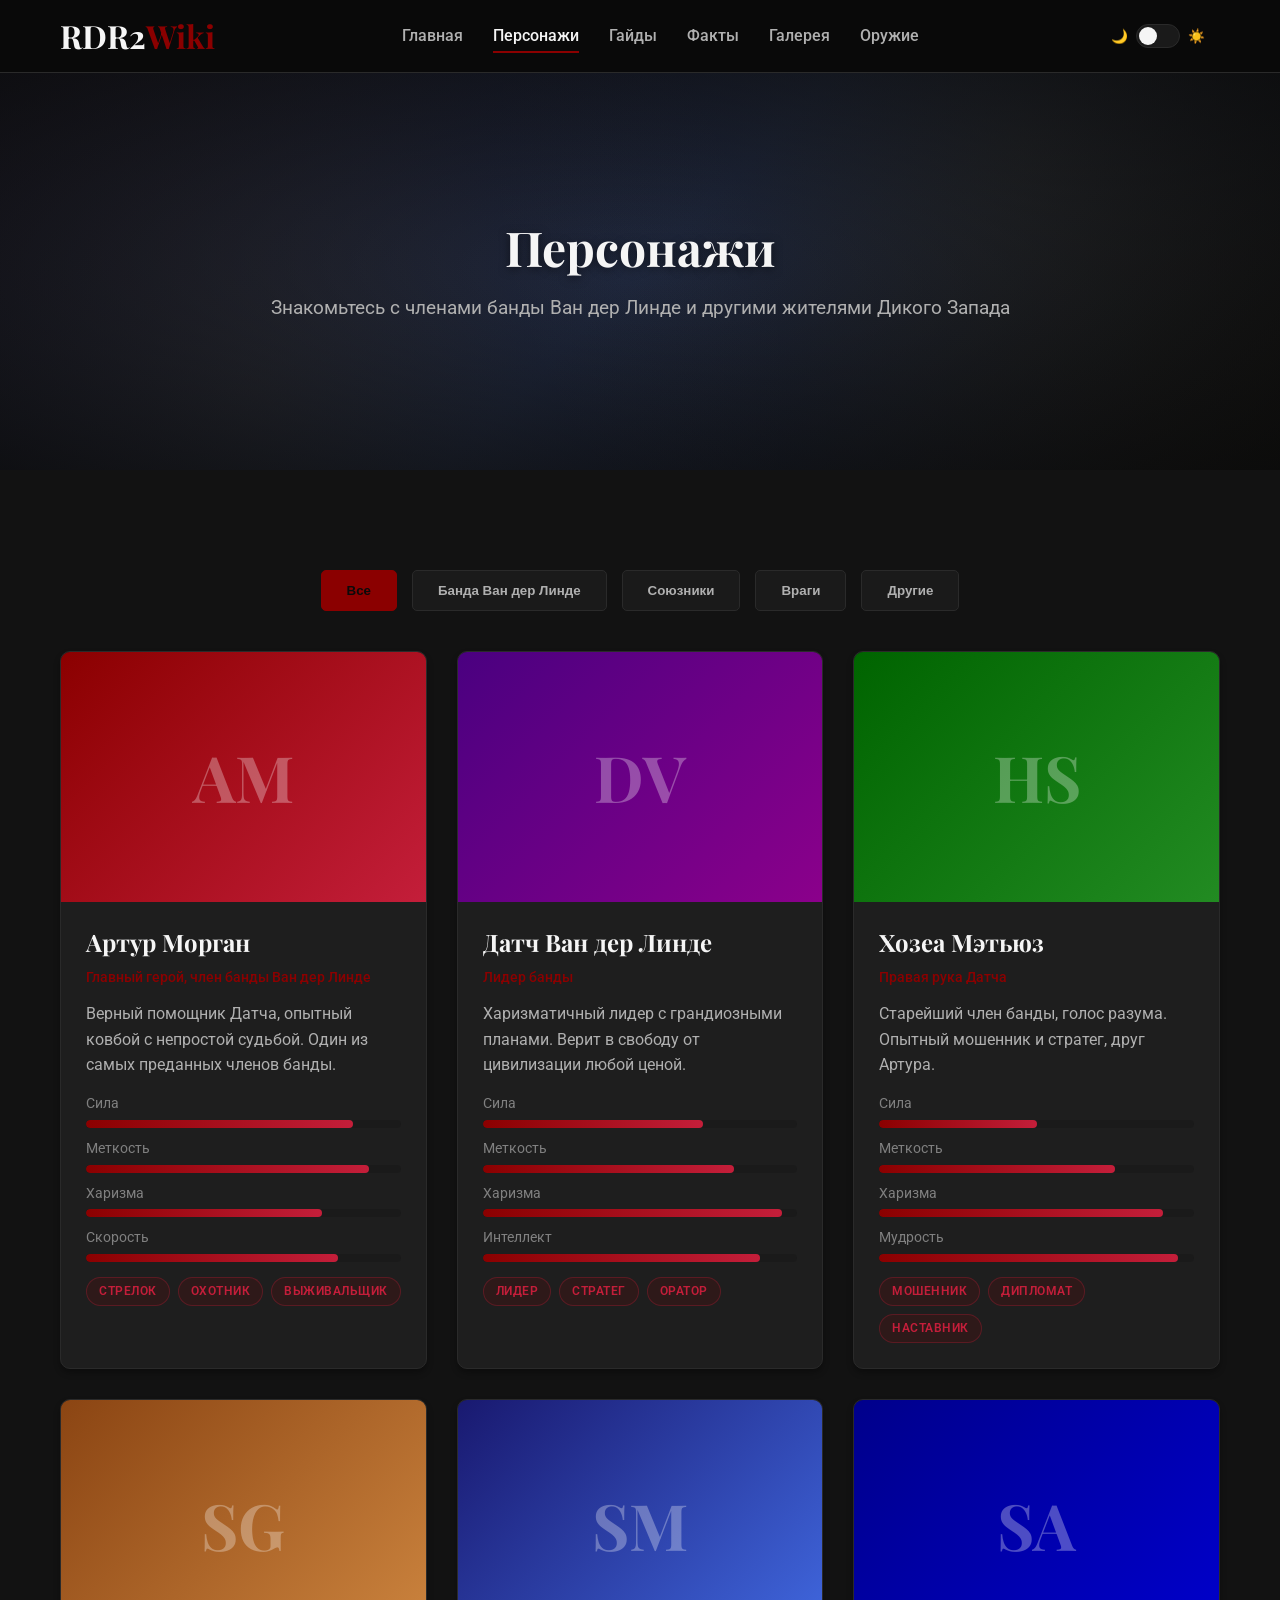
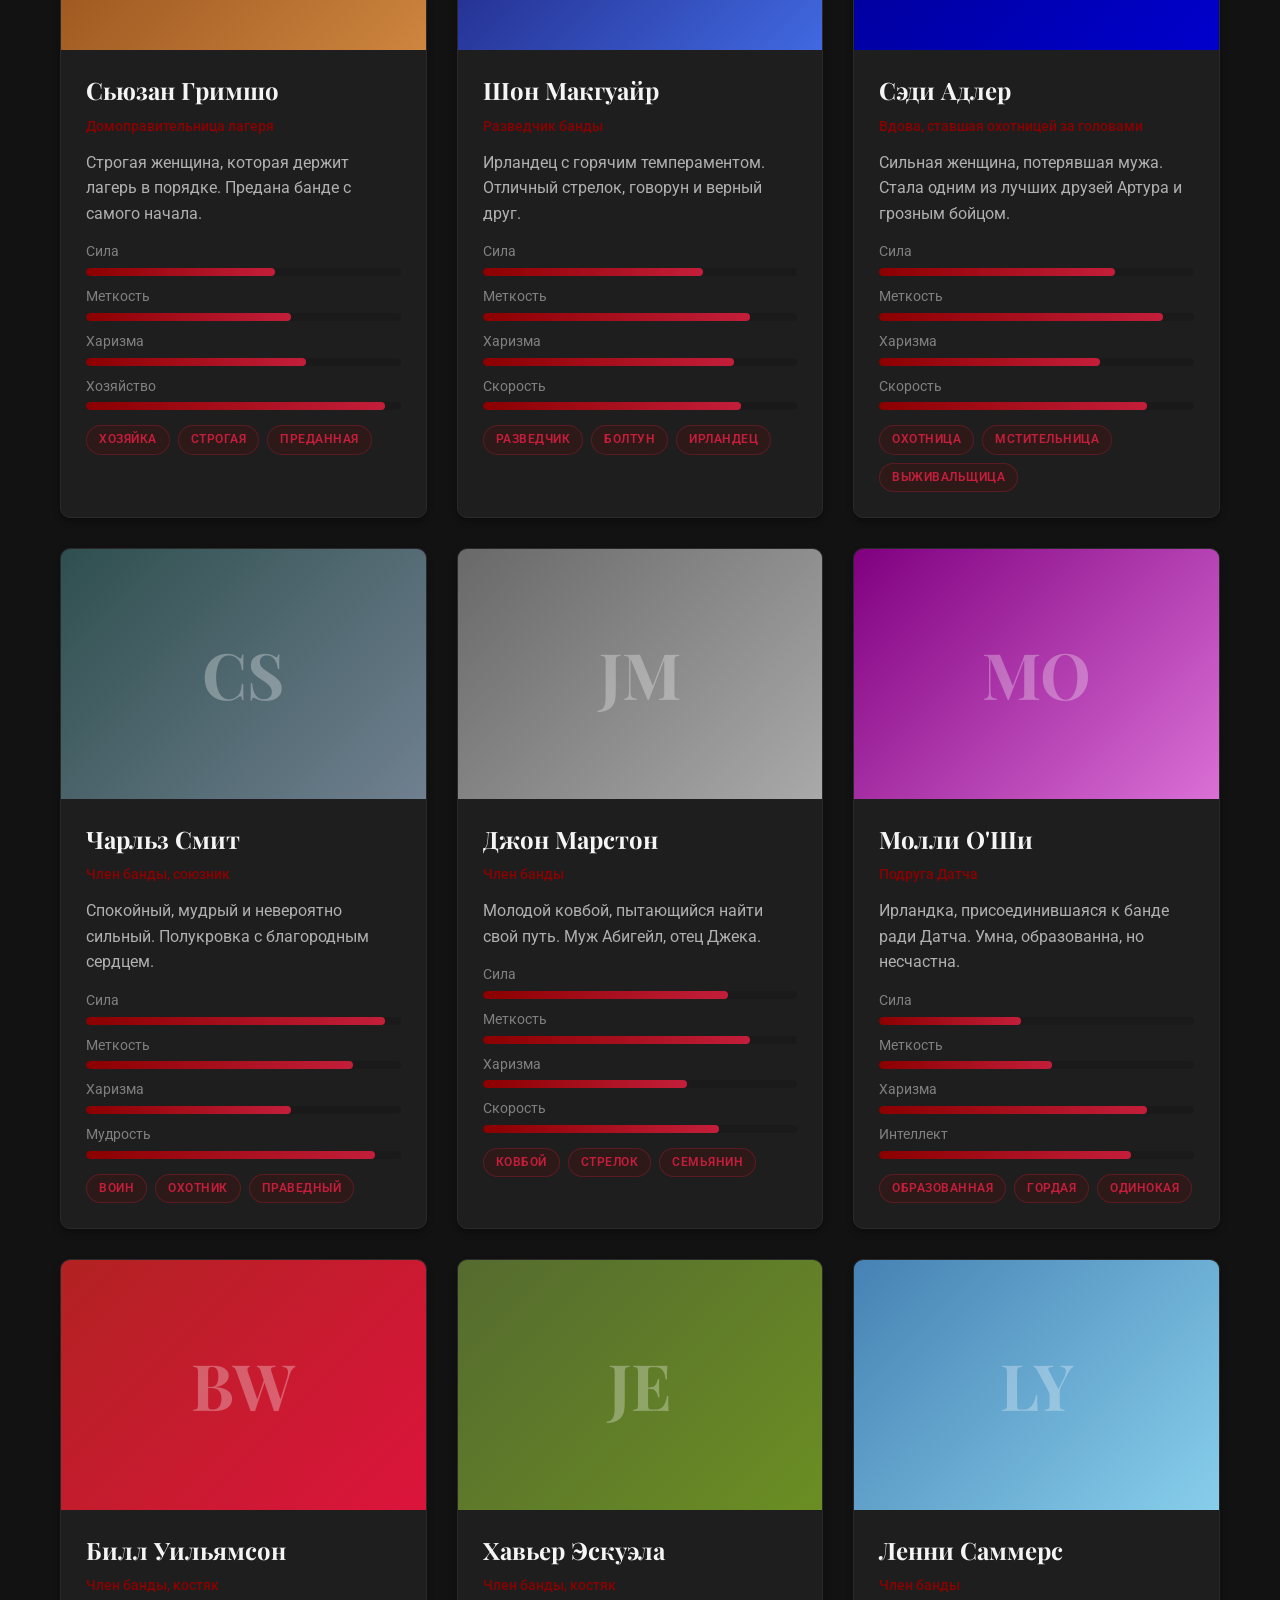
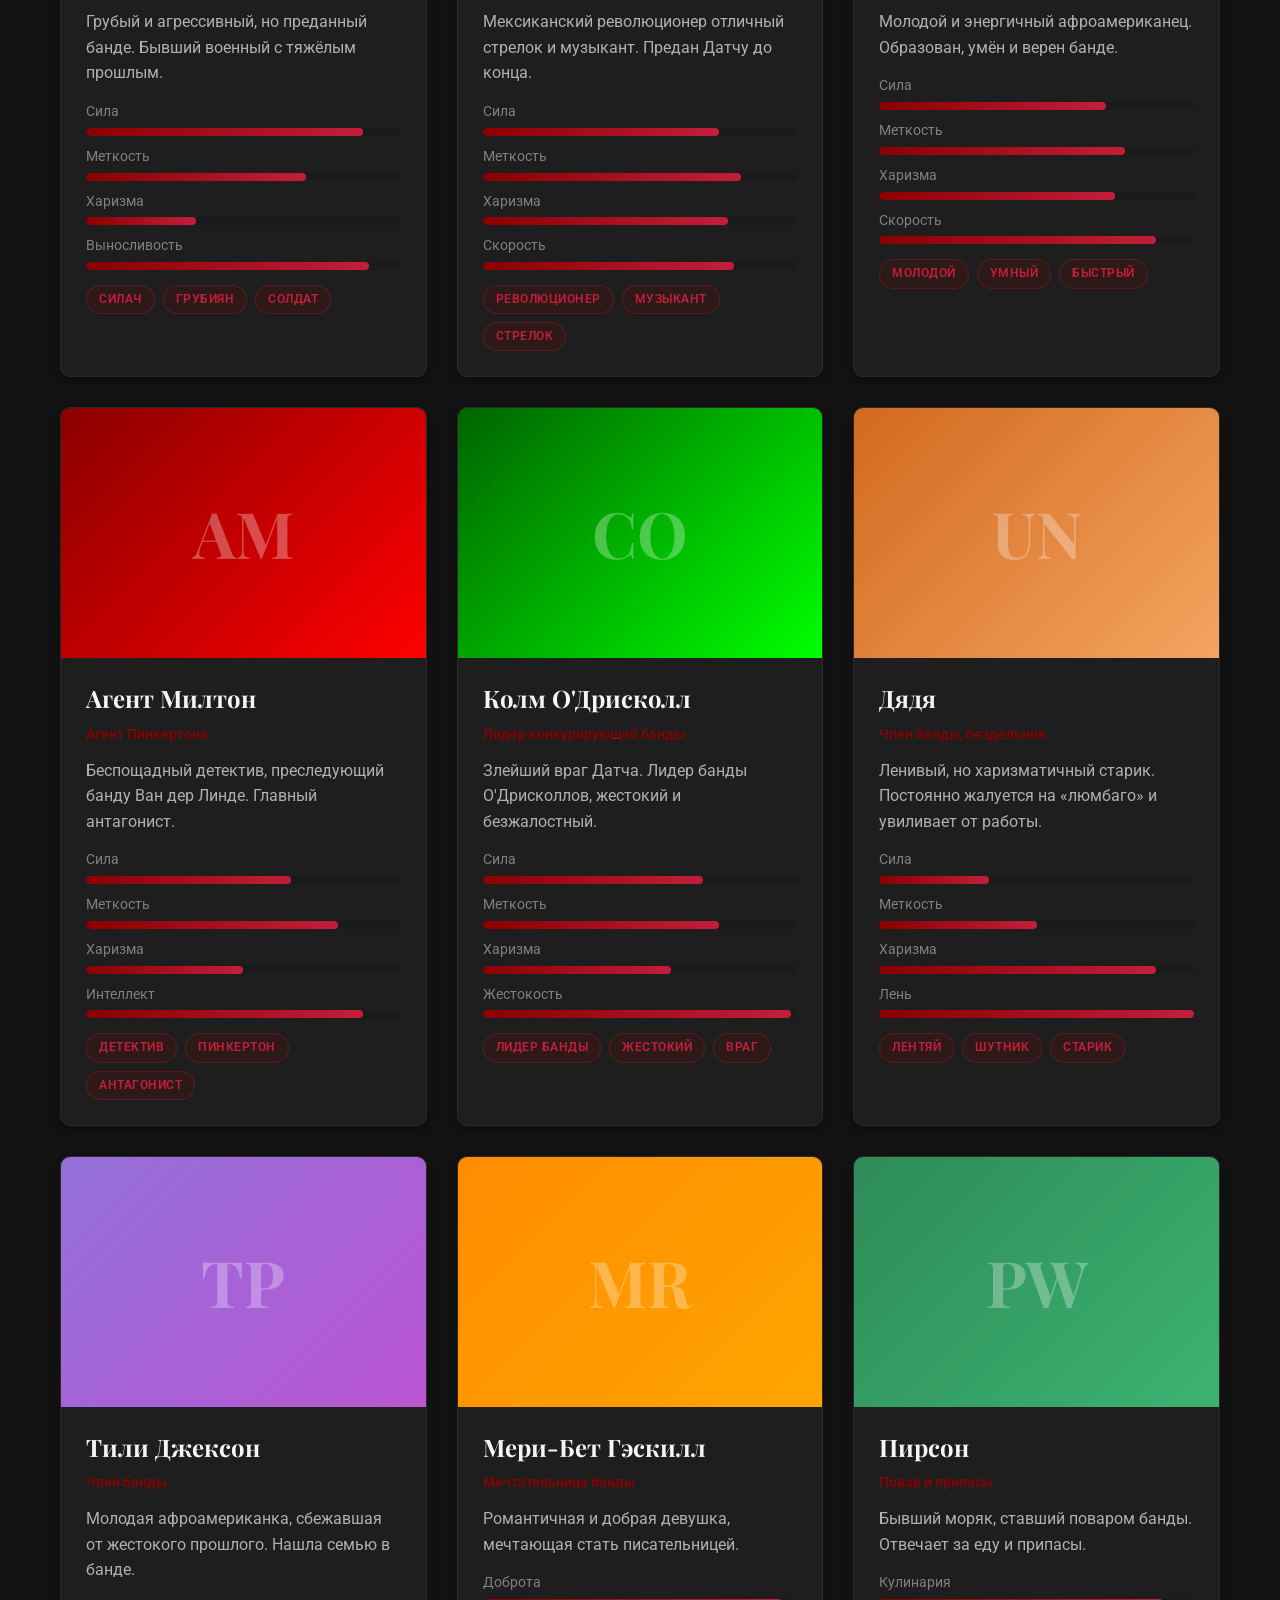
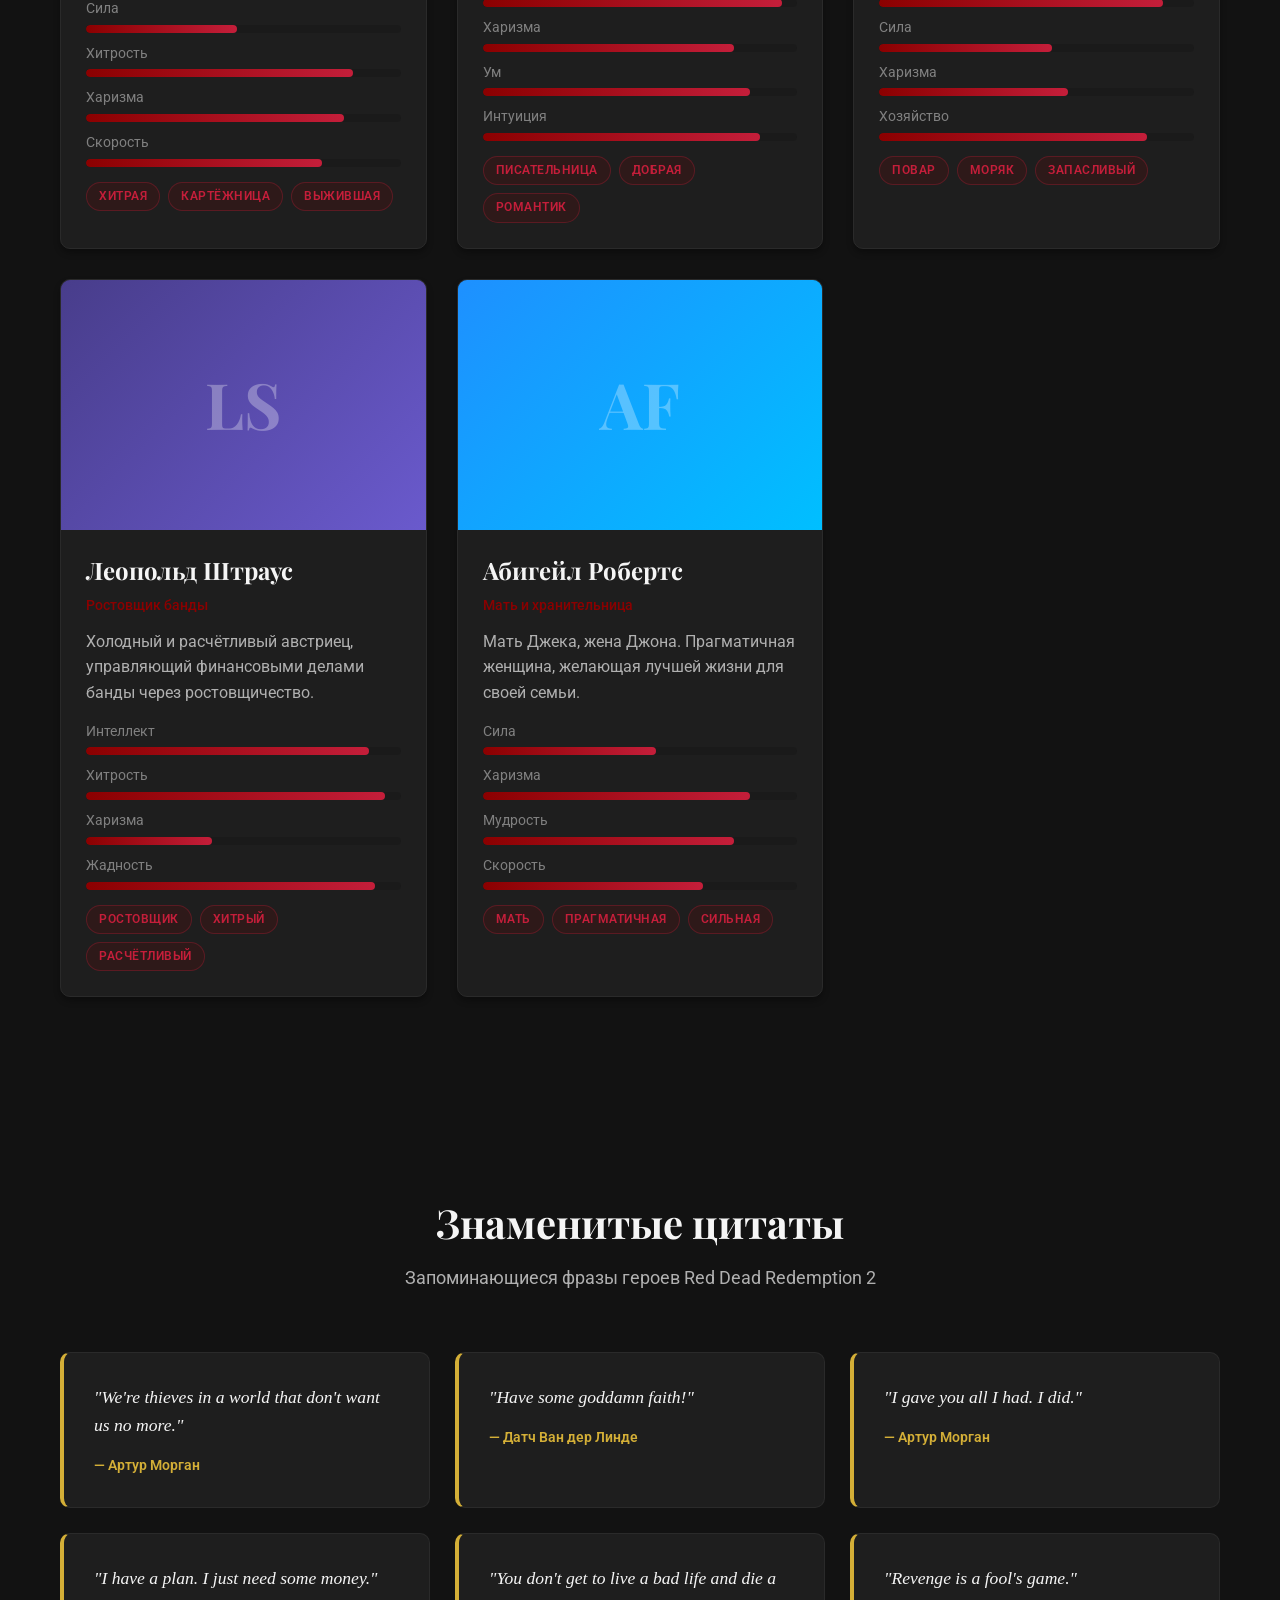
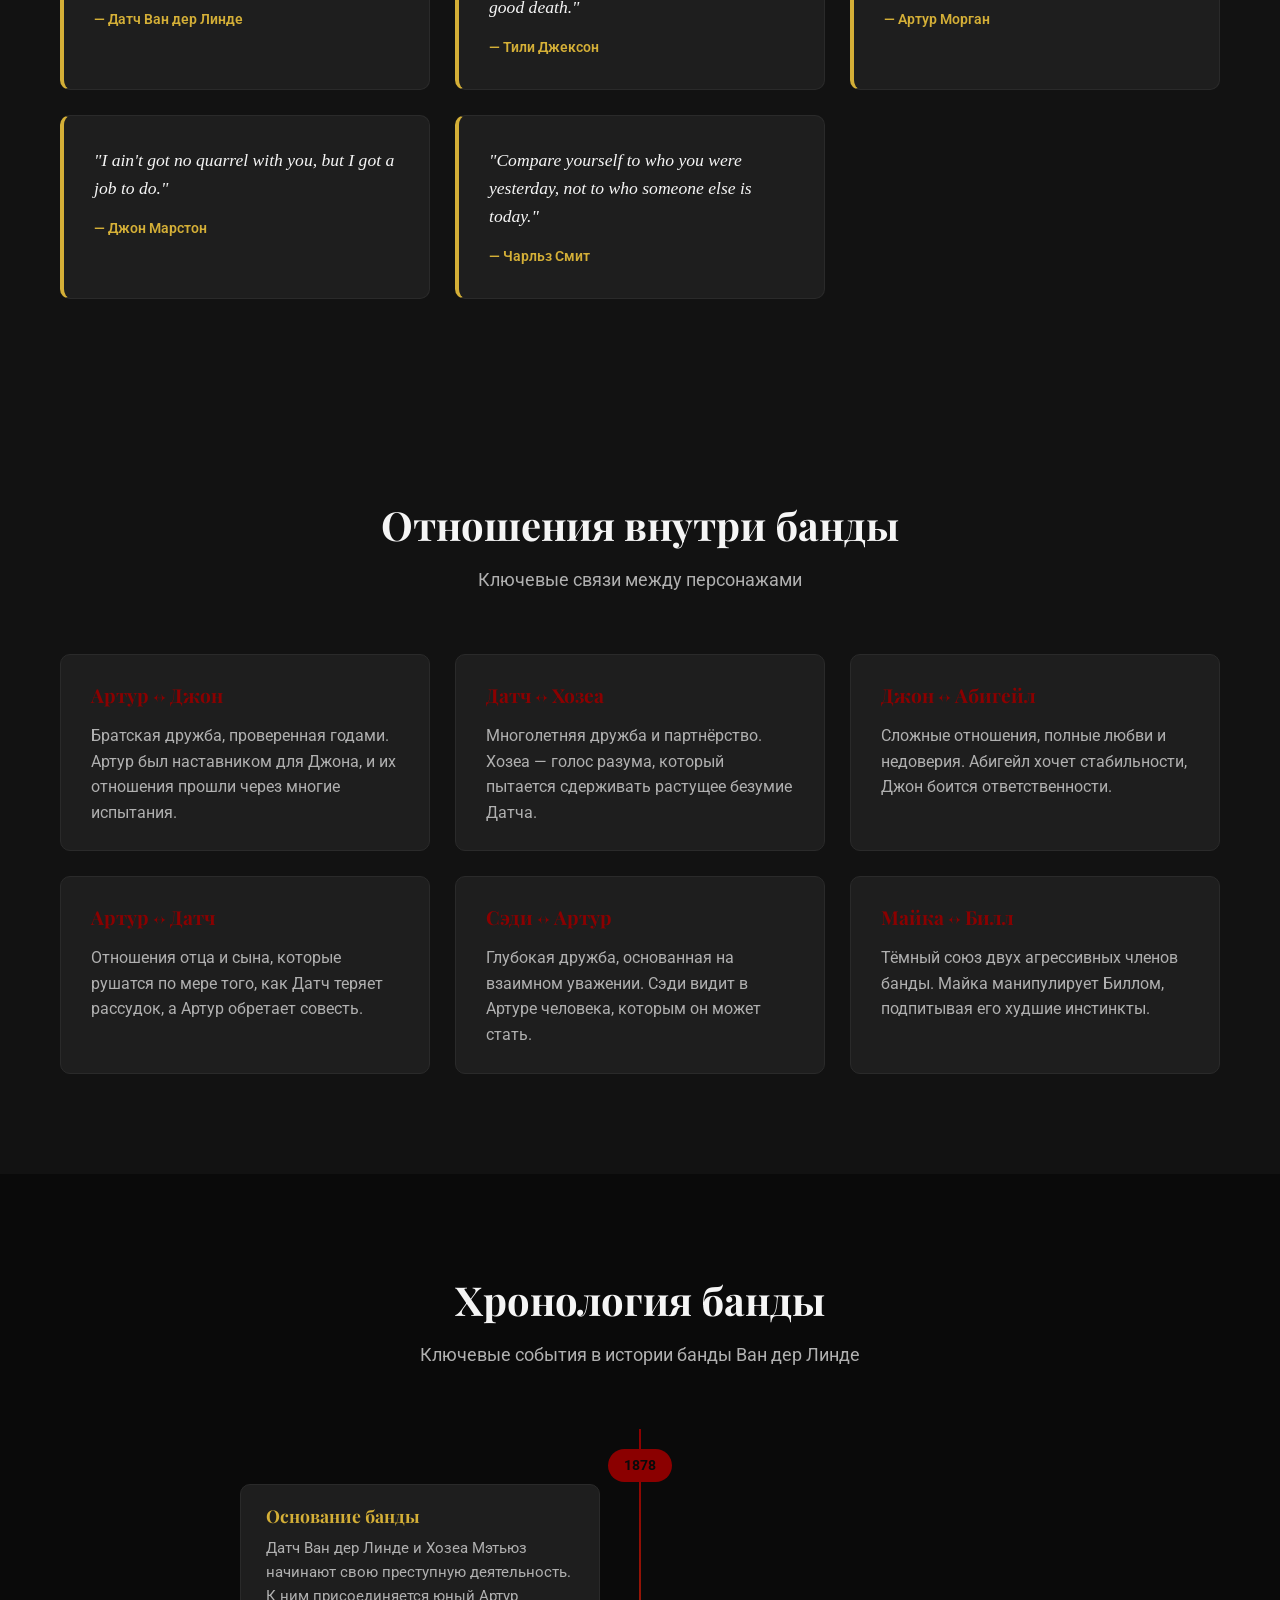
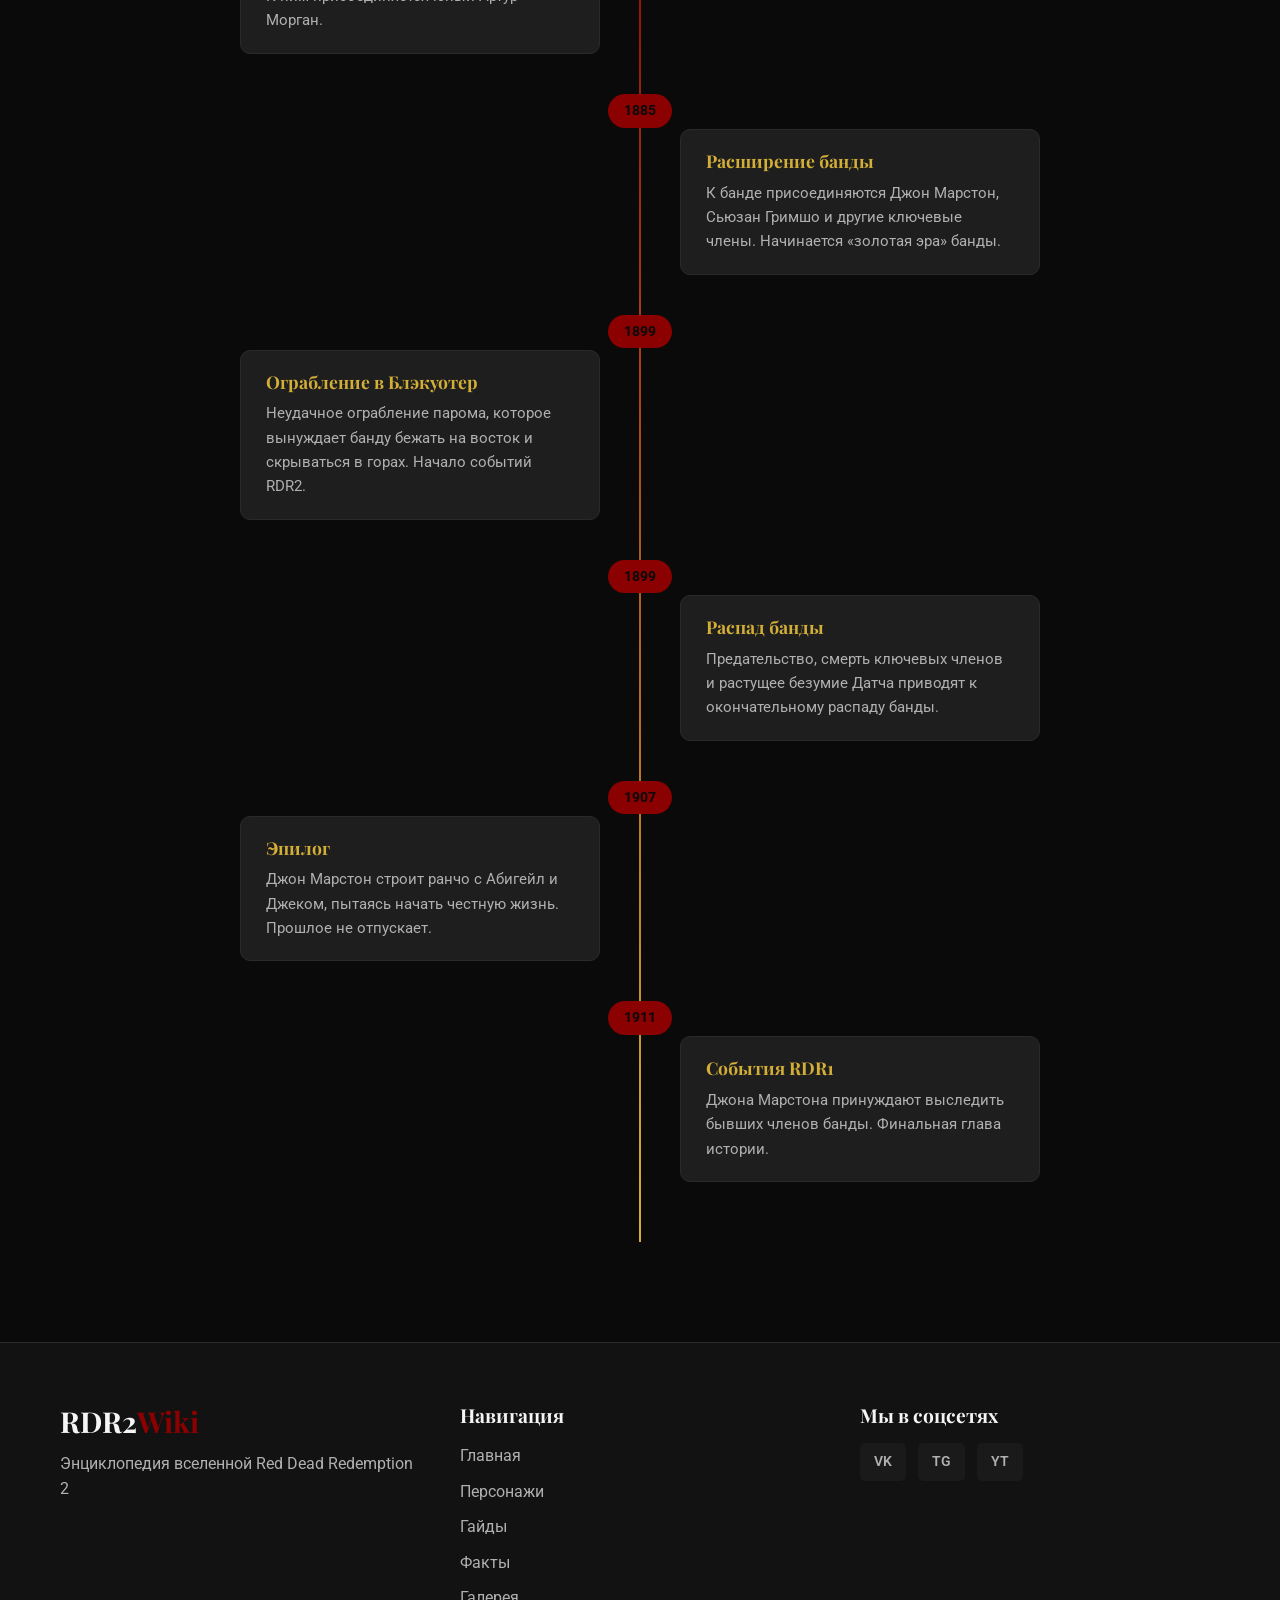
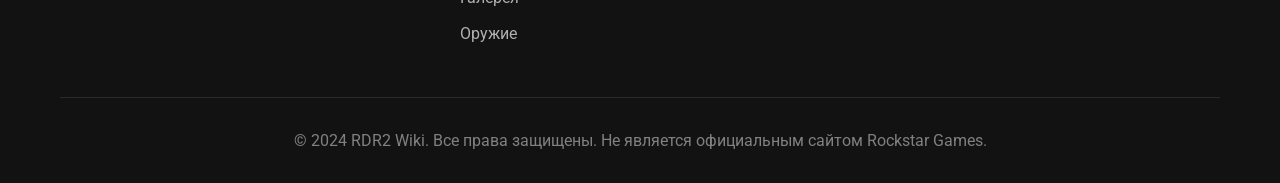
==== commit 901c99c3: "Theme" ====
--- a/characters.html
+++ b/characters.html
@@ -24,6 +24,13 @@
                         <li><a href="weapons.html" class="nav-link">Оружие</a></li>
                     </ul>
                 </nav>
+                <button class="theme-toggle" aria-label="Сменить тему">
+                    <span>🌙</span>
+                    <span class="theme-toggle-track">
+                        <span class="theme-toggle-thumb"></span>
+                    </span>
+                    <span>☀️</span>
+                </button>
                 <button class="mobile-menu-btn" aria-label="Меню">
                     <span></span>
                     <span></span>
--- a/styles.css
+++ b/styles.css
@@ -8,3 +8,4 @@
 @import url('css/components.css');
 @import url('css/pages.css');
 @import url('css/responsive.css');
+@import url('css/theme.css');
